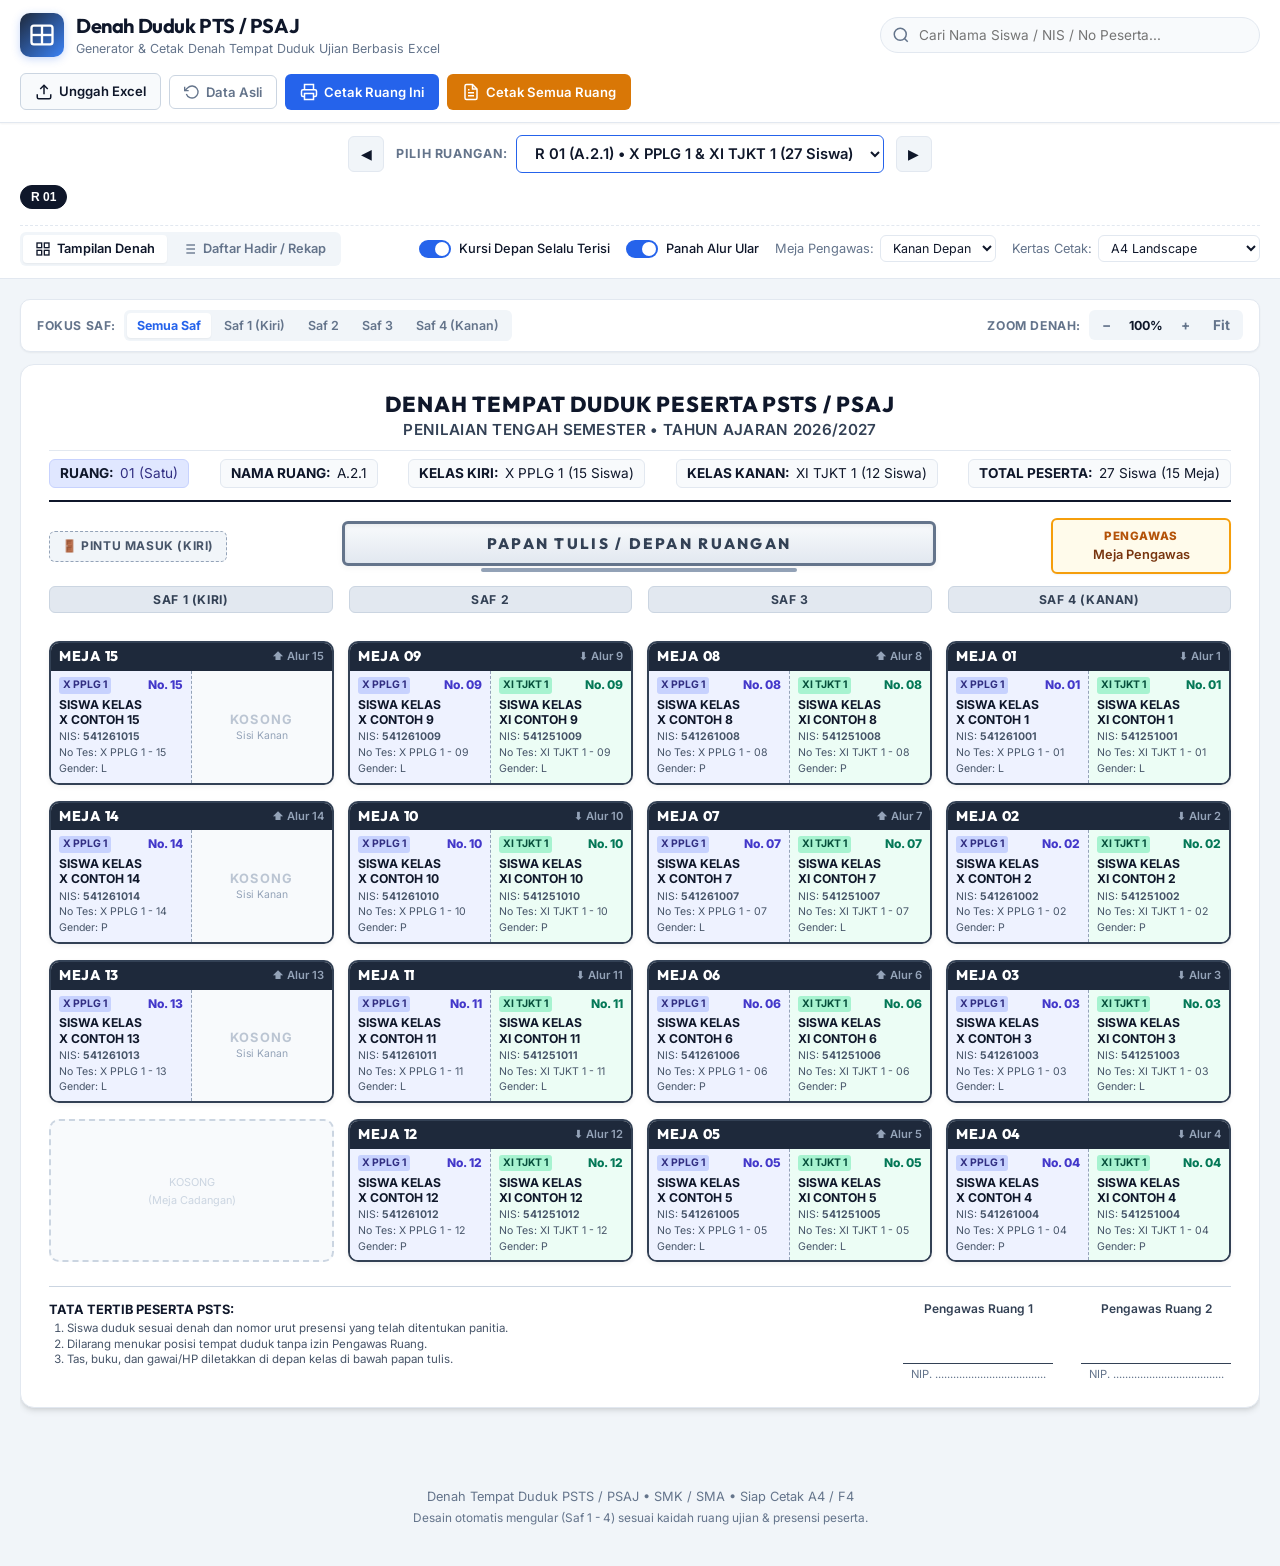
==== index.html @ c16cfcf5 "first commit" ====
<!DOCTYPE html>
<html lang="id">
<head>
  <meta charset="UTF-8">
  <meta name="viewport" content="width=device-width, initial-scale=1.0">
  <title>Generator & Cetak Denah Tempat Duduk PTS / PSAJ</title>
  <meta name="description" content="Aplikasi pembuat dan pencetak denah tempat duduk ujian (PTS/PSAJ) otomatis berbasis data Excel dengan pola saf mengular dan meja ganda.">
  
  <!-- Google Fonts: Inter & Outfit -->
  <link rel="preconnect" href="https://fonts.googleapis.com">
  <link rel="preconnect" href="https://fonts.gstatic.com" crossorigin>
  <link href="https://fonts.googleapis.com/css2?family=Inter:wght@300;400;500;600;700;800&family=Outfit:wght@500;600;700;800&display=swap" rel="stylesheet">
  
  <!-- SheetJS Vendor Library -->
  <script src="vendor/xlsx.full.min.js"></script>
  <!-- Default Data Extracted from Excel -->
  <script src="data-default.js"></script>
  
  <link rel="stylesheet" href="style.css">
</head>
<body>
  <!-- ================= TOP APP BAR (NO-PRINT) ================= -->
  <header class="app-header no-print">
    <div class="header-container">
      <div class="brand-group">
        <div class="brand-icon">
          <svg width="28" height="28" viewBox="0 0 24 24" fill="none" stroke="currentColor" stroke-width="2">
            <rect x="3" y="4" width="18" height="16" rx="2" />
            <line x1="12" y1="4" x2="12" y2="20" />
            <line x1="3" y1="12" x2="21" y2="12" />
          </svg>
        </div>
        <div class="brand-text">
          <h1 class="brand-title">Denah Duduk PTS / PSAJ</h1>
          <p class="brand-subtitle">Generator & Cetak Denah Tempat Duduk Ujian Berbasis Excel</p>
        </div>
      </div>

      <!-- Quick Search Bar -->
      <div class="search-box-wrapper">
        <div class="search-input-group">
          <svg class="search-icon" width="18" height="18" viewBox="0 0 24 24" fill="none" stroke="currentColor" stroke-width="2">
            <circle cx="11" cy="11" r="8" />
            <line x1="21" y1="21" x2="16.65" y2="16.65" />
          </svg>
          <input type="text" id="globalStudentSearch" placeholder="Cari Nama Siswa / NIS / No Peserta..." autocomplete="off">
          <button id="clearSearchBtn" class="clear-search-btn" title="Hapus pencarian" style="display:none;">✕</button>
        </div>
        <!-- Search Results Dropdown -->
        <div id="searchResultsDropdown" class="search-results-dropdown" style="display: none;"></div>
      </div>

      <!-- Header Action Buttons -->
      <div class="header-actions">
        <label class="btn btn-secondary upload-btn" title="Unggah file Excel daftar pembagian ruang">
          <svg width="18" height="18" viewBox="0 0 24 24" fill="none" stroke="currentColor" stroke-width="2">
            <path d="M21 15v4a2 2 0 0 1-2 2H5a2 2 0 0 1-2-2v-4" />
            <polyline points="17 8 12 3 7 8" />
            <line x1="12" y1="3" x2="12" y2="15" />
          </svg>
          <span>Unggah Excel</span>
          <input type="file" id="excelFileInput" accept=".xlsx, .xls" style="display: none;">
        </label>
        
        <button id="btnResetDefault" class="btn btn-outline" title="Kembalikan ke data bawaan 24 Ruangan">
          <svg width="16" height="16" viewBox="0 0 24 24" fill="none" stroke="currentColor" stroke-width="2">
            <polyline points="1 4 1 10 7 10" />
            <path d="M3.51 15a9 9 0 1 0 2.13-9.36L1 10" />
          </svg>
          <span>Data Asli</span>
        </button>

        <button id="btnPrintSingle" class="btn btn-primary" title="Cetak Denah Ruang yang sedang dipilih (A4 / F4)">
          <svg width="18" height="18" viewBox="0 0 24 24" fill="none" stroke="currentColor" stroke-width="2">
            <polyline points="6 9 6 2 18 2 18 9" />
            <path d="M6 18H4a2 2 0 0 1-2-2v-5a2 2 0 0 1 2-2h16a2 2 0 0 1 2 2v5a2 2 0 0 1-2 2h-2" />
            <rect x="6" y="14" width="12" height="8" />
          </svg>
          <span>Cetak Ruang Ini</span>
        </button>

        <button id="btnPrintBatch" class="btn btn-warning" title="Cetak Seluruh Ruangan Sekaligus (Semua 24 Ruang)">
          <svg width="18" height="18" viewBox="0 0 24 24" fill="none" stroke="currentColor" stroke-width="2">
            <path d="M14 2H6a2 2 0 0 0-2 2v16a2 2 0 0 0 2 2h12a2 2 0 0 0 2-2V8z" />
            <polyline points="14 2 14 8 20 8" />
            <line x1="16" y1="13" x2="8" y2="13" />
            <line x1="16" y1="17" x2="8" y2="17" />
            <polyline points="10 9 9 9 8 9" />
          </svg>
          <span>Cetak Semua Ruang</span>
        </button>
      </div>
    </div>
  </header>

  <!-- ================= CONTROL PANEL & ROOM SELECTOR (NO-PRINT) ================= -->
  <section class="control-panel no-print">
    <div class="control-container">
      <!-- Room Navigation Bar -->
      <div class="room-nav-bar">
        <button id="btnPrevRoom" class="room-nav-btn" title="Ruang Sebelumnya">◀</button>
        <div class="room-selector-group">
          <label for="roomSelect" class="room-select-label">PILIH RUANGAN:</label>
          <select id="roomSelect" class="room-select-dropdown"></select>
        </div>
        <button id="btnNextRoom" class="room-nav-btn" title="Ruang Selanjutnya">▶</button>
      </div>

      <!-- Quick Room Pills (Horizontal scroll) -->
      <div id="roomPillsContainer" class="room-pills-scroll"></div>

      <!-- Settings & View Switcher -->
      <div class="settings-toolbar">
        <!-- View Toggle: Denah vs Daftar Hadir -->
        <div class="view-toggle-group">
          <button id="btnViewDenah" class="toggle-btn active">
            <svg width="16" height="16" viewBox="0 0 24 24" fill="none" stroke="currentColor" stroke-width="2">
              <rect x="3" y="3" width="7" height="7" />
              <rect x="14" y="3" width="7" height="7" />
              <rect x="14" y="14" width="7" height="7" />
              <rect x="3" y="14" width="7" height="7" />
            </svg>
            <span>Tampilan Denah</span>
          </button>
          <button id="btnViewTable" class="toggle-btn">
            <svg width="16" height="16" viewBox="0 0 24 24" fill="none" stroke="currentColor" stroke-width="2">
              <line x1="8" y1="6" x2="21" y2="6" />
              <line x1="8" y1="12" x2="21" y2="12" />
              <line x1="8" y1="18" x2="21" y2="18" />
              <line x1="3" y1="6" x2="3.01" y2="6" />
              <line x1="3" y1="12" x2="3.01" y2="12" />
              <line x1="3" y1="18" x2="3.01" y2="18" />
            </svg>
            <span>Daftar Hadir / Rekap</span>
          </button>
        </div>

        <!-- Customization toggles -->
        <div class="custom-toggles">
          <label class="toggle-label" title="Jika diaktifkan, meja paling depan selalu terisi penuh (meja kosong ditaruh di belakang)">
            <input type="checkbox" id="chkFillFront" checked>
            <span class="toggle-switch"></span>
            <span class="toggle-text">Kursi Depan Selalu Terisi</span>
          </label>

          <label class="toggle-label" title="Tampilkan arah panah alur mengular">
            <input type="checkbox" id="chkShowArrows" checked>
            <span class="toggle-switch"></span>
            <span class="toggle-text">Panah Alur Ular</span>
          </label>

          <div class="select-small-group">
            <label for="selSupervisorPos">Meja Pengawas:</label>
            <select id="selSupervisorPos" class="select-sm">
              <option value="right" selected>Kanan Depan</option>
              <option value="left">Kiri Depan</option>
            </select>
          </div>

          <div class="select-small-group">
            <label for="selPaperSize">Kertas Cetak:</label>
            <select id="selPaperSize" class="select-sm">
              <option value="a4-portrait">A4 Portrait</option>
              <option value="a4-landscape" selected>A4 Landscape</option>
              <option value="f4-landscape">F4 / Folio Landscape</option>
            </select>
          </div>
        </div>
      </div>
    </div>
  </section>

  <!-- Notification Banner -->
  <div id="notificationBanner" class="notification-banner no-print" style="display:none;"></div>

  <!-- ================= MAIN CONTENT WRAPPER ================= -->
  <main class="main-content">
    <!-- MOBILE ACTION BAR & SAF FILTER (NO-PRINT) -->
    <div class="mobile-toolbar no-print">
      <div class="mobile-saf-selector">
        <span class="toolbar-label">Fokus Saf:</span>
        <div class="saf-btn-group" id="safBtnGroup">
          <button class="saf-btn active" data-saf="all">Semua Saf</button>
          <button class="saf-btn" data-saf="0">Saf 1 (Kiri)</button>
          <button class="saf-btn" data-saf="1">Saf 2</button>
          <button class="saf-btn" data-saf="2">Saf 3</button>
          <button class="saf-btn" data-saf="3">Saf 4 (Kanan)</button>
        </div>
      </div>

      <div class="zoom-toolbar">
        <span class="toolbar-label">Zoom Denah:</span>
        <div class="zoom-btn-group">
          <button id="btnZoomOut" class="btn-zoom" title="Perkecil">−</button>
          <span id="zoomLabel" class="zoom-label">100%</span>
          <button id="btnZoomIn" class="btn-zoom" title="Perbesar">+</button>
          <button id="btnZoomFit" class="btn-zoom" title="Sesuaikan Layar">Fit</button>
        </div>
      </div>
    </div>

    <!-- Mobile Scroll Hint -->
    <div class="mobile-scroll-hint no-print">
      <svg width="14" height="14" viewBox="0 0 24 24" fill="none" stroke="currentColor" stroke-width="2">
        <polyline points="15 18 9 12 15 6" />
      </svg>
      <span>Geser denah ke samping untuk melihat seluruh 4 Saf, atau pilih tombol Saf di atas</span>
      <svg width="14" height="14" viewBox="0 0 24 24" fill="none" stroke="currentColor" stroke-width="2">
        <polyline points="9 18 15 12 9 6" />
      </svg>
    </div>

    <!-- SINGLE ROOM VIEW CONTAINER DENGAN HORIZONTAL SCROLL VIEWPORT -->
    <div class="room-viewport" id="roomViewport">
      <div id="singleRoomContainer" class="room-sheet-wrapper">
        <!-- RENDERED DINAMIS OLEH JS -->
      </div>
    </div>

    <!-- TABLE / ATTENDANCE VIEW CONTAINER -->
    <div id="tableViewContainer" class="table-view-container no-print" style="display:none;">
      <!-- RENDERED DINAMIS OLEH JS -->
    </div>

    <!-- BATCH PRINT CONTAINER (HANYA DITAMPILKAN KETIKA MODE CETAK SEMUA DIAKTIFKAN) -->
    <div id="batchPrintContainer" class="batch-print-container" style="display:none;">
      <!-- RENDERED DINAMIS OLEH JS UNTUK SELURUH RUANGAN -->
    </div>
  </main>

  <!-- Search Highlight Toast Modal -->
  <div id="searchHighlightToast" class="search-highlight-toast" style="display:none;">
    <div class="toast-content">
      <div class="toast-icon">🎯</div>
      <div class="toast-text">
        <strong id="toastStudentName">-</strong>
        <p id="toastStudentInfo">-</p>
      </div>
      <button id="toastCloseBtn" class="toast-close">✕</button>
    </div>
  </div>

  <!-- Footer (No Print) -->
  <footer class="app-footer no-print">
    <div class="footer-container">
      <p>Denah Tempat Duduk PSTS / PSAJ • SMK / SMA • Siap Cetak A4 / F4</p>
      <p class="footer-note">Desain otomatis mengular (Saf 1 - 4) sesuai kaidah ruang ujian & presensi peserta.</p>
    </div>
  </footer>

  <script src="app.js"></script>
</body>
</html>
---- style.css ----
/* =========================================================
   DENAH TEMPAT DUDUK PTS / PSAJ - STYLESHEET
   Desain Modern, Responsif, Interaktif & Siap Cetak (A4/F4)
   ========================================================= */

:root {
  --font-sans: 'Inter', system-ui, -apple-system, sans-serif;
  --font-display: 'Outfit', var(--font-sans);
  
  /* Color Palette */
  --bg-app: #f1f5f9;
  --bg-card: #ffffff;
  --text-main: #0f172a;
  --text-muted: #64748b;
  --border-light: #e2e8f0;
  --border-dark: #cbd5e1;
  
  --primary: #2563eb;
  --primary-hover: #1d4ed8;
  --primary-light: #eff6ff;
  
  --secondary: #0f172a;
  --secondary-hover: #1e293b;
  
  /* Kelas X (Left) Theme */
  --class-left-bg: #eef2ff;
  --class-left-border: #818cf8;
  --class-left-badge: #4338ca;
  --class-left-text: #1e1b4b;
  
  /* Kelas XI (Right) Theme */
  --class-right-bg: #ecfdf5;
  --class-right-border: #34d399;
  --class-right-badge: #047857;
  --class-right-text: #064e3b;

  /* Empty Seat Theme */
  --seat-empty-bg: #f8fafc;
  --seat-empty-border: #cbd5e1;
  --seat-empty-text: #94a3b8;
  
  --shadow-sm: 0 1px 2px 0 rgb(0 0 0 / 0.05);
  --shadow-md: 0 4px 6px -1px rgb(0 0 0 / 0.1), 0 2px 4px -2px rgb(0 0 0 / 0.1);
  --shadow-lg: 0 10px 15px -3px rgb(0 0 0 / 0.1), 0 4px 6px -4px rgb(0 0 0 / 0.1);
  
  --radius-sm: 6px;
  --radius-md: 10px;
  --radius-lg: 14px;
}

*, *::before, *::after {
  box-sizing: border-box;
  margin: 0;
  padding: 0;
}

body {
  font-family: var(--font-sans);
  background-color: var(--bg-app);
  color: var(--text-main);
  line-height: 1.4;
  -webkit-font-smoothing: antialiased;
  min-height: 100vh;
}

/* ================= HEADER ================= */
.app-header {
  background: #ffffff;
  border-bottom: 1px solid var(--border-light);
  position: sticky;
  top: 0;
  z-index: 100;
  box-shadow: var(--shadow-sm);
}

.header-container {
  max-width: 1440px;
  margin: 0 auto;
  padding: 12px 20px;
  display: flex;
  align-items: center;
  justify-content: space-between;
  gap: 16px;
  flex-wrap: wrap;
}

.brand-group {
  display: flex;
  align-items: center;
  gap: 12px;
}

.brand-icon {
  width: 44px;
  height: 44px;
  background: linear-gradient(135deg, #1e293b, #3b82f6);
  color: #fff;
  display: flex;
  align-items: center;
  justify-content: center;
  border-radius: var(--radius-md);
  box-shadow: 0 2px 8px rgba(37, 99, 235, 0.25);
}

.brand-title {
  font-family: var(--font-display);
  font-size: 1.25rem;
  font-weight: 700;
  color: var(--text-main);
  letter-spacing: -0.02em;
}

.brand-subtitle {
  font-size: 0.78rem;
  color: var(--text-muted);
}

/* Search Box */
.search-box-wrapper {
  position: relative;
  flex: 1;
  max-width: 380px;
  min-width: 240px;
}

.search-input-group {
  position: relative;
  display: flex;
  align-items: center;
}

.search-icon {
  position: absolute;
  left: 12px;
  color: var(--text-muted);
  pointer-events: none;
}

.search-input-group input {
  width: 100%;
  padding: 9px 36px 9px 38px;
  background: #f8fafc;
  border: 1.5px solid var(--border-light);
  border-radius: 9999px;
  font-family: var(--font-sans);
  font-size: 0.85rem;
  color: var(--text-main);
  transition: all 0.2s ease;
}

.search-input-group input:focus {
  outline: none;
  background: #ffffff;
  border-color: var(--primary);
  box-shadow: 0 0 0 3px rgba(37, 99, 235, 0.15);
}

.clear-search-btn {
  position: absolute;
  right: 12px;
  background: none;
  border: none;
  color: var(--text-muted);
  cursor: pointer;
  font-size: 0.9rem;
}

.search-results-dropdown {
  position: absolute;
  top: calc(100% + 6px);
  left: 0;
  right: 0;
  background: #ffffff;
  border: 1px solid var(--border-light);
  border-radius: var(--radius-md);
  box-shadow: var(--shadow-lg);
  max-height: 380px;
  overflow-y: auto;
  z-index: 1000;
}

.search-result-item {
  padding: 10px 14px;
  border-bottom: 1px solid #f1f5f9;
  cursor: pointer;
  display: flex;
  justify-content: space-between;
  align-items: center;
  transition: background 0.15s ease;
}

.search-result-item:hover {
  background: #f8fafc;
}

.search-result-item:last-child {
  border-bottom: none;
}

.search-item-info strong {
  display: block;
  font-size: 0.88rem;
  color: var(--text-main);
}

.search-item-info span {
  font-size: 0.76rem;
  color: var(--text-muted);
}

.search-item-badge {
  font-size: 0.75rem;
  font-weight: 700;
  padding: 4px 8px;
  border-radius: 9999px;
  background: #e0e7ff;
  color: #3730a3;
  white-space: nowrap;
}

/* Header Buttons */
.header-actions {
  display: flex;
  align-items: center;
  gap: 8px;
  flex-wrap: wrap;
}

.btn {
  display: inline-flex;
  align-items: center;
  gap: 6px;
  padding: 8px 14px;
  font-family: var(--font-sans);
  font-size: 0.82rem;
  font-weight: 600;
  border-radius: var(--radius-sm);
  border: 1px solid transparent;
  cursor: pointer;
  transition: all 0.2s ease;
  white-space: nowrap;
}

.btn-primary {
  background: var(--primary);
  color: #ffffff;
}

.btn-primary:hover {
  background: var(--primary-hover);
  box-shadow: 0 2px 6px rgba(37, 99, 235, 0.3);
}

.btn-secondary {
  background: #f8fafc;
  border-color: var(--border-dark);
  color: var(--text-main);
}

.btn-secondary:hover {
  background: #e2e8f0;
}

.btn-outline {
  background: transparent;
  border-color: var(--border-dark);
  color: var(--text-muted);
}

.btn-outline:hover {
  background: #f1f5f9;
  color: var(--text-main);
}

.btn-warning {
  background: #d97706;
  color: #ffffff;
}

.btn-warning:hover {
  background: #b45309;
}

/* ================= CONTROL PANEL ================= */
.control-panel {
  background: #ffffff;
  border-bottom: 1px solid var(--border-light);
  padding: 12px 20px;
}

.control-container {
  max-width: 1440px;
  margin: 0 auto;
  display: flex;
  flex-direction: column;
  gap: 12px;
}

.room-nav-bar {
  display: flex;
  align-items: center;
  justify-content: center;
  gap: 12px;
}

.room-nav-btn {
  background: #f1f5f9;
  border: 1px solid var(--border-light);
  border-radius: var(--radius-sm);
  width: 36px;
  height: 36px;
  display: flex;
  align-items: center;
  justify-content: center;
  cursor: pointer;
  color: var(--text-main);
  font-size: 0.9rem;
  transition: all 0.15s ease;
}

.room-nav-btn:hover {
  background: #e2e8f0;
}

.room-selector-group {
  display: flex;
  align-items: center;
  gap: 8px;
}

.room-select-label {
  font-size: 0.78rem;
  font-weight: 700;
  color: var(--text-muted);
  letter-spacing: 0.05em;
}

.room-select-dropdown {
  padding: 8px 14px;
  font-family: var(--font-sans);
  font-size: 0.92rem;
  font-weight: 600;
  border-radius: var(--radius-sm);
  border: 1.5px solid var(--primary);
  background: #ffffff;
  color: var(--text-main);
  cursor: pointer;
  min-width: 280px;
}

/* Room Pills */
.room-pills-scroll {
  display: flex;
  gap: 6px;
  overflow-x: auto;
  padding-bottom: 4px;
  scrollbar-width: thin;
}

.room-pill {
  padding: 4px 10px;
  background: #f8fafc;
  border: 1px solid var(--border-light);
  border-radius: 9999px;
  font-size: 0.75rem;
  font-weight: 600;
  color: var(--text-muted);
  cursor: pointer;
  white-space: nowrap;
  transition: all 0.15s ease;
}

.room-pill:hover {
  background: #e2e8f0;
  color: var(--text-main);
}

.room-pill.active {
  background: var(--secondary);
  color: #ffffff;
  border-color: var(--secondary);
}

/* Settings Toolbar */
.settings-toolbar {
  display: flex;
  align-items: center;
  justify-content: space-between;
  gap: 16px;
  flex-wrap: wrap;
  padding-top: 6px;
  border-top: 1px dashed var(--border-light);
}

.view-toggle-group {
  display: flex;
  background: #f1f5f9;
  padding: 3px;
  border-radius: var(--radius-sm);
  gap: 2px;
}

.toggle-btn {
  display: inline-flex;
  align-items: center;
  gap: 6px;
  padding: 6px 12px;
  border: none;
  background: transparent;
  font-family: var(--font-sans);
  font-size: 0.8rem;
  font-weight: 600;
  color: var(--text-muted);
  border-radius: calc(var(--radius-sm) - 2px);
  cursor: pointer;
  transition: all 0.15s ease;
}

.toggle-btn.active {
  background: #ffffff;
  color: var(--text-main);
  box-shadow: var(--shadow-sm);
}

.custom-toggles {
  display: flex;
  align-items: center;
  gap: 16px;
  flex-wrap: wrap;
}

.toggle-label {
  display: inline-flex;
  align-items: center;
  gap: 8px;
  font-size: 0.8rem;
  font-weight: 500;
  color: var(--text-main);
  cursor: pointer;
}

.toggle-label input {
  display: none;
}

.toggle-switch {
  width: 32px;
  height: 18px;
  background: #cbd5e1;
  border-radius: 9999px;
  position: relative;
  transition: background 0.2s ease;
}

.toggle-switch::after {
  content: '';
  position: absolute;
  top: 2px;
  left: 2px;
  width: 14px;
  height: 14px;
  background: #ffffff;
  border-radius: 50%;
  transition: transform 0.2s ease;
}

.toggle-label input:checked + .toggle-switch {
  background: var(--primary);
}

.toggle-label input:checked + .toggle-switch::after {
  transform: translateX(14px);
}

.select-small-group {
  display: flex;
  align-items: center;
  gap: 6px;
  font-size: 0.8rem;
  color: var(--text-muted);
}

.select-sm {
  padding: 4px 8px;
  border-radius: var(--radius-sm);
  border: 1px solid var(--border-light);
  font-family: var(--font-sans);
  font-size: 0.78rem;
  background: #ffffff;
  color: var(--text-main);
}

/* Notification Banner */
.notification-banner {
  max-width: 1440px;
  margin: 12px auto 0;
  padding: 10px 16px;
  border-radius: var(--radius-md);
  font-size: 0.84rem;
  font-weight: 500;
}

.notification-banner.info {
  background: #e0f2fe;
  color: #0369a1;
  border: 1px solid #bae6fd;
}

.notification-banner.success {
  background: #dcfce7;
  color: #15803d;
  border: 1px solid #bbf7d0;
}

/* ================= MAIN CONTENT & SHEET CONTAINER ================= */
.main-content {
  max-width: 1440px;
  margin: 20px auto;
  padding: 0 20px;
}

/* Paper Sheet Layout */
.room-sheet {
  background: #ffffff;
  border-radius: var(--radius-lg);
  box-shadow: var(--shadow-md);
  padding: 24px 28px;
  margin-bottom: 24px;
  border: 1px solid var(--border-light);
  position: relative;
}

/* KOP / Exam Header */
.exam-kop {
  text-align: center;
  border-bottom: 2.5px solid #0f172a;
  padding-bottom: 12px;
  margin-bottom: 16px;
  position: relative;
}

.kop-title {
  font-family: var(--font-display);
  font-size: 1.35rem;
  font-weight: 800;
  letter-spacing: 0.04em;
  color: #0f172a;
  text-transform: uppercase;
}

.kop-subtitle {
  font-size: 0.95rem;
  font-weight: 600;
  color: #334155;
  letter-spacing: 0.02em;
}

.kop-meta-bar {
  display: flex;
  justify-content: space-between;
  align-items: center;
  flex-wrap: wrap;
  gap: 12px;
  margin-top: 10px;
  padding-top: 8px;
  border-top: 1px solid #e2e8f0;
  font-size: 0.85rem;
}

.meta-pill {
  display: inline-flex;
  align-items: center;
  gap: 6px;
  background: #f8fafc;
  padding: 4px 10px;
  border-radius: var(--radius-sm);
  border: 1px solid var(--border-light);
}

.meta-pill strong {
  color: #0f172a;
}

.meta-pill.highlight {
  background: #e0e7ff;
  border-color: #c7d2fe;
  color: #312e81;
}

/* ================= CLASSROOM FRONT AREA ================= */
.classroom-front {
  margin-bottom: 20px;
  display: flex;
  flex-direction: column;
  gap: 12px;
}

.front-stage-bar {
  display: flex;
  justify-content: space-between;
  align-items: center;
  gap: 16px;
}

/* Whiteboard */
.whiteboard-container {
  flex: 1;
  display: flex;
  flex-direction: column;
  align-items: center;
}

.whiteboard {
  width: 75%;
  max-width: 640px;
  background: linear-gradient(180deg, #f8fafc 0%, #e2e8f0 100%);
  border: 3px solid #64748b;
  border-radius: var(--radius-sm);
  padding: 8px 16px;
  text-align: center;
  box-shadow: inset 0 2px 4px rgba(0,0,0,0.06), 0 2px 6px rgba(0,0,0,0.05);
  position: relative;
}

.whiteboard-title {
  font-family: var(--font-display);
  font-size: 0.95rem;
  font-weight: 800;
  letter-spacing: 0.15em;
  color: #334155;
  text-transform: uppercase;
}

.whiteboard-marker-tray {
  width: 40%;
  height: 4px;
  background: #94a3b8;
  margin-top: 2px;
  border-radius: 2px;
}

/* Supervisor Desk */
.supervisor-desk {
  background: #fffbeb;
  border: 2px solid #f59e0b;
  border-radius: var(--radius-sm);
  padding: 8px 14px;
  display: flex;
  flex-direction: column;
  align-items: center;
  gap: 2px;
  box-shadow: var(--shadow-sm);
  min-width: 180px;
}

.supervisor-badge {
  font-size: 0.72rem;
  font-weight: 800;
  color: #b45309;
  letter-spacing: 0.05em;
  text-transform: uppercase;
}

.supervisor-text {
  font-size: 0.8rem;
  font-weight: 600;
  color: #78350f;
}

/* Door */
.room-door {
  display: inline-flex;
  align-items: center;
  gap: 6px;
  padding: 6px 12px;
  background: #f1f5f9;
  border: 1.5px dashed #94a3b8;
  border-radius: var(--radius-sm);
  font-size: 0.75rem;
  font-weight: 700;
  color: #475569;
  text-transform: uppercase;
  letter-spacing: 0.05em;
}

/* Saf / Lajur Header */
.saf-header-row {
  display: grid;
  grid-template-columns: repeat(4, 1fr);
  gap: 16px;
  margin-bottom: 8px;
  text-align: center;
}

.saf-badge {
  background: #e2e8f0;
  border: 1px solid #cbd5e1;
  padding: 4px 8px;
  border-radius: var(--radius-sm);
  font-size: 0.76rem;
  font-weight: 700;
  color: #334155;
  letter-spacing: 0.05em;
}

/* ================= SEATING GRID ================= */
.desks-grid {
  display: grid;
  grid-template-columns: repeat(4, 1fr);
  gap: 16px 14px;
  margin-bottom: 24px;
  position: relative;
}

/* Single Desk Unit (Meja Ganda) */
.desk-card {
  background: #ffffff;
  border: 2px solid #334155;
  border-radius: var(--radius-md);
  box-shadow: 0 2px 5px rgba(0,0,0,0.06);
  display: flex;
  flex-direction: column;
  overflow: hidden;
  position: relative;
  transition: transform 0.15s ease, box-shadow 0.15s ease;
}

.desk-card:hover {
  transform: translateY(-2px);
  box-shadow: var(--shadow-md);
}

/* Active Highlight when Searched */
.desk-card.searched-active {
  animation: pulseGlow 1.5s infinite;
  border-color: #f59e0b !important;
  z-index: 10;
}

@keyframes pulseGlow {
  0% {
    box-shadow: 0 0 0 0 rgba(245, 158, 11, 0.7);
  }
  70% {
    box-shadow: 0 0 0 10px rgba(245, 158, 11, 0);
  }
  100% {
    box-shadow: 0 0 0 0 rgba(245, 158, 11, 0);
  }
}

/* Desk Card Header */
.desk-card-header {
  background: #1e293b;
  color: #ffffff;
  padding: 4px 8px;
  display: flex;
  justify-content: space-between;
  align-items: center;
}

.desk-number {
  font-family: var(--font-display);
  font-size: 0.88rem;
  font-weight: 800;
  letter-spacing: 0.05em;
}

.desk-flow-indicator {
  font-size: 0.7rem;
  font-weight: 600;
  color: #94a3b8;
  display: flex;
  align-items: center;
  gap: 3px;
}

/* Split Seats Area */
.desk-seats-row {
  display: grid;
  grid-template-columns: 1fr 1fr;
  min-height: 86px;
}

.seat-side {
  padding: 6px 8px;
  display: flex;
  flex-direction: column;
  justify-content: space-between;
  font-size: 0.75rem;
  position: relative;
}

.seat-side.left-seat {
  background: var(--class-left-bg);
  border-right: 1.5px dashed #94a3b8;
}

.seat-side.right-seat {
  background: var(--class-right-bg);
}

.seat-side.empty-seat {
  background: var(--seat-empty-bg) !important;
  border-color: var(--seat-empty-border) !important;
  display: flex;
  flex-direction: column;
  align-items: center;
  justify-content: center;
  color: var(--seat-empty-text);
}

.seat-empty-watermark {
  font-weight: 700;
  letter-spacing: 0.1em;
  font-size: 0.8rem;
  opacity: 0.6;
}

/* Seat Header */
.seat-badge-row {
  display: flex;
  justify-content: space-between;
  align-items: center;
  margin-bottom: 2px;
}

.seat-class-tag {
  font-size: 0.65rem;
  font-weight: 700;
  text-transform: uppercase;
  padding: 1px 4px;
  border-radius: 3px;
}

.left-seat .seat-class-tag {
  background: #c7d2fe;
  color: #312e81;
}

.right-seat .seat-class-tag {
  background: #a7f3d0;
  color: #064e3b;
}

.seat-no-urut {
  font-weight: 800;
  font-size: 0.75rem;
}

.left-seat .seat-no-urut { color: var(--class-left-badge); }
.right-seat .seat-no-urut { color: var(--class-right-badge); }

/* Student Name */
.student-name {
  font-size: 0.76rem;
  font-weight: 700;
  color: #0f172a;
  line-height: 1.25;
  margin: 3px 0;
  word-break: break-word;
  display: -webkit-box;
  -webkit-line-clamp: 2;
  -webkit-box-orient: vertical;
  overflow: hidden;
  text-overflow: ellipsis;
  text-wrap: balance;
}

/* Student Sub info */
.student-details {
  font-size: 0.66rem;
  color: #475569;
  display: flex;
  flex-direction: column;
  gap: 1px;
}

.student-meta-item {
  white-space: nowrap;
  overflow: hidden;
  text-overflow: ellipsis;
}

/* Searched seat highlight */
.seat-side.highlight-target {
  background: #fef08a !important;
  box-shadow: inset 0 0 0 2px #ca8a04;
}

/* Empty Desk Cell (Placeholder) */
.empty-desk-card {
  border: 2px dashed #cbd5e1;
  background: #f8fafc;
  border-radius: var(--radius-md);
  display: flex;
  flex-direction: column;
  align-items: center;
  justify-content: center;
  min-height: 110px;
  color: #94a3b8;
  font-size: 0.78rem;
  font-weight: 600;
  text-align: center;
  padding: 8px;
}

.empty-desk-card span {
  font-size: 0.68rem;
  font-weight: 400;
  color: #cbd5e1;
  margin-top: 2px;
}

/* ================= SIGNATURE & FOOTER FOR EXAM ================= */
.exam-signature-area {
  margin-top: 16px;
  padding-top: 14px;
  border-top: 1.5px solid #cbd5e1;
  display: flex;
  justify-content: space-between;
  align-items: flex-start;
  font-size: 0.8rem;
}

.exam-rules-note {
  max-width: 55%;
  color: #475569;
}

.exam-rules-note strong {
  color: #0f172a;
  display: block;
  margin-bottom: 2px;
}

.exam-rules-note ol {
  padding-left: 18px;
  font-size: 0.72rem;
  line-height: 1.35;
}

.signature-boxes {
  display: flex;
  gap: 28px;
  text-align: center;
}

.sig-col {
  width: 150px;
  font-size: 0.75rem;
}

.sig-title {
  font-weight: 600;
  color: #334155;
  margin-bottom: 45px;
}

.sig-line {
  border-bottom: 1px solid #334155;
  margin-bottom: 3px;
}

.sig-nip {
  font-size: 0.7rem;
  color: #64748b;
}

/* ================= TABLE / ATTENDANCE VIEW ================= */
.table-view-card {
  background: #ffffff;
  border-radius: var(--radius-lg);
  box-shadow: var(--shadow-md);
  padding: 24px;
  border: 1px solid var(--border-light);
}

.table-header-title {
  display: flex;
  justify-content: space-between;
  align-items: center;
  margin-bottom: 16px;
  flex-wrap: wrap;
  gap: 10px;
}

.table-header-title h2 {
  font-family: var(--font-display);
  font-size: 1.25rem;
  font-weight: 700;
}

.attendance-table {
  width: 100%;
  border-collapse: collapse;
  font-size: 0.82rem;
}

.attendance-table th, .attendance-table td {
  padding: 8px 10px;
  border: 1px solid #e2e8f0;
  text-align: left;
}

.attendance-table th {
  background: #f8fafc;
  font-weight: 700;
  color: #334155;
}

.attendance-table tbody tr:hover {
  background: #f1f5f9;
}

.badge-tag {
  display: inline-block;
  padding: 2px 6px;
  border-radius: 4px;
  font-size: 0.7rem;
  font-weight: 700;
}

.badge-blue { background: #dbeafe; color: #1e40af; }
.badge-green { background: #d1fae5; color: #065f46; }

/* Toast */
.search-highlight-toast {
  position: fixed;
  bottom: 24px;
  right: 24px;
  background: #1e293b;
  color: #ffffff;
  border-radius: var(--radius-md);
  box-shadow: var(--shadow-lg);
  padding: 12px 16px;
  z-index: 10000;
  animation: slideInUp 0.3s ease;
}

.toast-content {
  display: flex;
  align-items: center;
  gap: 12px;
}

.toast-icon {
  font-size: 1.4rem;
}

.toast-text strong {
  display: block;
  font-size: 0.88rem;
  color: #fef08a;
}

.toast-text p {
  font-size: 0.78rem;
  color: #cbd5e1;
}

.toast-close {
  background: none;
  border: none;
  color: #94a3b8;
  cursor: pointer;
  font-size: 1rem;
  margin-left: 8px;
}

@keyframes slideInUp {
  from { transform: translateY(20px); opacity: 0; }
  to { transform: translateY(0); opacity: 1; }
}

/* App Footer */
.app-footer {
  text-align: center;
  padding: 24px 20px 40px;
  font-size: 0.8rem;
  color: var(--text-muted);
}

.footer-note {
  font-size: 0.74rem;
  margin-top: 4px;
}

/* =========================================================
   PRINT STYLES (@media print)
   Khusus untuk pencetakan presisi 1 Halaman A4/F4
   ========================================================= */
@media print {
  /* Hide all non-printable UI */
  .no-print,
  .app-header,
  .control-panel,
  .app-footer,
  .search-highlight-toast,
  .notification-banner,
  .table-view-container {
    display: none !important;
  }

  body {
    background: #ffffff !important;
    color: #000000 !important;
    margin: 0 !important;
    padding: 0 !important;
    font-size: 9pt !important;
  }

  .main-content {
    max-width: 100% !important;
    margin: 0 !important;
    padding: 0 !important;
  }

  .room-sheet {
    box-shadow: none !important;
    border: none !important;
    border-radius: 0 !important;
    padding: 2mm 6mm !important;
    margin: 0 !important;
    width: 100% !important;
    page-break-after: always;
    break-after: page;
  }

  .room-sheet:last-child {
    page-break-after: auto;
    break-after: auto;
  }

  .exam-kop {
    padding-bottom: 6px !important;
    margin-bottom: 8px !important;
    border-bottom: 2px solid #000000 !important;
  }

  .kop-title {
    font-size: 13pt !important;
    color: #000000 !important;
  }

  .kop-subtitle {
    font-size: 9.5pt !important;
    color: #222222 !important;
  }

  .kop-meta-bar {
    font-size: 8.5pt !important;
    margin-top: 4px !important;
    padding-top: 4px !important;
    border-top: 1px solid #666666 !important;
  }

  .meta-pill {
    background: #ffffff !important;
    border: 1px solid #000000 !important;
    padding: 2px 6px !important;
  }

  .classroom-front {
    margin-bottom: 8px !important;
    gap: 6px !important;
  }

  .whiteboard {
    background: #ffffff !important;
    border: 2px solid #000000 !important;
    padding: 4px 8px !important;
    box-shadow: none !important;
  }

  .whiteboard-title {
    font-size: 8.5pt !important;
    color: #000000 !important;
  }

  .supervisor-desk {
    background: #ffffff !important;
    border: 2px solid #000000 !important;
    box-shadow: none !important;
    padding: 4px 8px !important;
  }

  .supervisor-badge {
    color: #000000 !important;
    font-size: 7.5pt !important;
  }

  .supervisor-text {
    color: #000000 !important;
    font-size: 8pt !important;
  }

  .room-door {
    border: 1.5px dashed #000000 !important;
    background: #ffffff !important;
    color: #000000 !important;
    font-size: 7.5pt !important;
  }

  .saf-badge {
    background: #ffffff !important;
    border: 1px solid #000000 !important;
    color: #000000 !important;
    font-size: 7.5pt !important;
    padding: 2px 4px !important;
  }

  .desks-grid {
    gap: 8px 10px !important;
    margin-bottom: 10px !important;
  }

  .desk-card {
    border: 1.5px solid #000000 !important;
    box-shadow: none !important;
    page-break-inside: avoid;
    break-inside: avoid;
  }

  .desk-card-header {
    background: #000000 !important;
    color: #ffffff !important;
    padding: 2px 6px !important;
    -webkit-print-color-adjust: exact;
    print-color-adjust: exact;
  }

  .desk-number {
    font-size: 8.5pt !important;
  }

  .desk-flow-indicator {
    color: #dddddd !important;
    font-size: 7pt !important;
  }

  .desk-seats-row {
    min-height: 64px !important;
  }

  .seat-side {
    padding: 4px 5px !important;
  }

  .seat-side.left-seat {
    background: #f8fafc !important;
    border-right: 1px dashed #000000 !important;
    -webkit-print-color-adjust: exact;
    print-color-adjust: exact;
  }

  .seat-side.right-seat {
    background: #ffffff !important;
    -webkit-print-color-adjust: exact;
    print-color-adjust: exact;
  }

  .seat-class-tag {
    border: 1px solid #000000 !important;
    background: #ffffff !important;
    color: #000000 !important;
    font-size: 6.5pt !important;
  }

  .student-name {
    font-size: 7.5pt !important;
    color: #000000 !important;
    margin: 1px 0 !important;
    font-weight: 700 !important;
    line-height: 1.2 !important;
  }

  .student-details {
    font-size: 6.5pt !important;
    color: #222222 !important;
  }

  .empty-desk-card {
    border: 1px dashed #999999 !important;
    background: #ffffff !important;
    min-height: 70px !important;
    color: #666666 !important;
  }

  .exam-signature-area {
    margin-top: 8px !important;
    padding-top: 6px !important;
    border-top: 1px solid #000000 !important;
    page-break-inside: avoid;
    break-inside: avoid;
  }

  .exam-rules-note ol {
    font-size: 6.5pt !important;
    line-height: 1.2 !important;
  }

  .sig-title {
    margin-bottom: 35px !important;
  }
}

/* Page orientation classes */
@page {
  size: A4 landscape;
  margin: 6mm 8mm;
}

body.print-portrait @page {
  size: A4 portrait;
  margin: 6mm 6mm;
}

body.print-f4 @page {
  size: 215mm 330mm landscape;
  margin: 6mm 8mm;
}

/* =========================================================
   MOBILE RESPONSIVE & ADAPTIVE STYLES
   ========================================================= */

/* Room Viewport for Zoom & Horizontal Scrolling */
.room-viewport {
  width: 100%;
  overflow-x: auto;
  -webkit-overflow-scrolling: touch;
  padding-bottom: 12px;
}

.room-sheet-wrapper {
  transform-origin: top left;
  transition: transform 0.2s ease;
  width: 100%;
}

/* Mobile Toolbar */
.mobile-toolbar {
  display: flex;
  justify-content: space-between;
  align-items: center;
  gap: 12px;
  background: #ffffff;
  padding: 10px 16px;
  border-radius: var(--radius-md);
  border: 1px solid var(--border-light);
  margin-bottom: 12px;
  box-shadow: var(--shadow-sm);
  flex-wrap: wrap;
}

.toolbar-label {
  font-size: 0.76rem;
  font-weight: 700;
  color: var(--text-muted);
  text-transform: uppercase;
  letter-spacing: 0.05em;
  white-space: nowrap;
}

.mobile-saf-selector, .zoom-toolbar {
  display: flex;
  align-items: center;
  gap: 8px;
  flex-wrap: wrap;
}

.saf-btn-group, .zoom-btn-group {
  display: flex;
  background: #f1f5f9;
  padding: 3px;
  border-radius: var(--radius-sm);
  gap: 3px;
}

.saf-btn, .btn-zoom {
  border: none;
  background: transparent;
  padding: 5px 10px;
  font-family: var(--font-sans);
  font-size: 0.78rem;
  font-weight: 600;
  color: var(--text-muted);
  border-radius: calc(var(--radius-sm) - 2px);
  cursor: pointer;
  transition: all 0.15s ease;
  white-space: nowrap;
}

.saf-btn.active {
  background: #ffffff;
  color: var(--primary);
  box-shadow: var(--shadow-sm);
  font-weight: 700;
}

.btn-zoom {
  padding: 4px 10px;
  font-size: 0.85rem;
  font-weight: 700;
}

.btn-zoom:hover {
  background: #e2e8f0;
  color: var(--text-main);
}

.zoom-label {
  font-size: 0.78rem;
  font-weight: 700;
  color: var(--text-main);
  padding: 0 4px;
  min-width: 44px;
  text-align: center;
  display: inline-flex;
  align-items: center;
  justify-content: center;
}

/* Mobile Scroll Hint */
.mobile-scroll-hint {
  display: none;
  align-items: center;
  justify-content: center;
  gap: 8px;
  padding: 8px 12px;
  background: #eff6ff;
  border: 1px dashed #93c5fd;
  border-radius: var(--radius-sm);
  color: #1d4ed8;
  font-size: 0.78rem;
  font-weight: 500;
  margin-bottom: 12px;
  text-align: center;
}

/* Single Saf Focus Mode */
.desks-grid.saf-focus-active {
  grid-template-columns: 1fr !important;
  max-width: 520px;
  margin: 0 auto 24px auto;
}

.desks-grid.saf-focus-active .desk-card {
  min-height: auto;
}

.desks-grid.saf-focus-active .desk-seats-row {
  min-height: 90px;
}

.desks-grid.saf-focus-active .student-name {
  font-size: 0.88rem !important;
  -webkit-line-clamp: 3;
}

/* TABLET & MOBILE MEDIA QUERIES */
@media screen and (max-width: 992px) {
  .room-sheet:not(.room-sheet-saf-focused) {
    min-width: 780px;
  }

  .mobile-scroll-hint {
    display: flex;
  }
}

@media screen and (max-width: 768px) {
  .header-container {
    padding: 10px 14px;
    flex-direction: column;
    align-items: stretch;
    gap: 10px;
  }

  .brand-group {
    justify-content: center;
  }

  .search-box-wrapper {
    max-width: 100%;
    min-width: 100%;
  }

  .header-actions {
    display: grid;
    grid-template-columns: repeat(2, 1fr);
    gap: 6px;
    width: 100%;
  }

  .header-actions .btn {
    justify-content: center;
    padding: 8px 10px;
    font-size: 0.78rem;
  }

  .control-panel {
    padding: 10px 14px;
  }

  .room-nav-bar {
    width: 100%;
    display: flex;
  }

  .room-selector-group {
    flex: 1;
  }

  .room-select-dropdown {
    width: 100%;
    min-width: 0;
    font-size: 0.85rem;
  }

  .settings-toolbar {
    flex-direction: column;
    align-items: stretch;
    gap: 12px;
  }

  .view-toggle-group {
    width: 100%;
  }

  .toggle-btn {
    flex: 1;
    justify-content: center;
  }

  .custom-toggles {
    display: grid;
    grid-template-columns: 1fr 1fr;
    gap: 10px 14px;
  }

  .main-content {
    padding: 0 12px;
    margin: 14px auto;
  }

  .search-highlight-toast {
    left: 12px;
    right: 12px;
    bottom: 12px;
  }

  .table-view-card {
    padding: 14px;
    overflow-x: auto;
  }

  .attendance-table {
    min-width: 650px;
  }
}

@media screen and (max-width: 480px) {
  .custom-toggles {
    grid-template-columns: 1fr;
  }

  .mobile-toolbar {
    flex-direction: column;
    align-items: stretch;
  }

  .mobile-saf-selector, .zoom-toolbar {
    justify-content: space-between;
  }

  .saf-btn-group {
    overflow-x: auto;
  }

  .saf-btn {
    padding: 5px 8px;
    font-size: 0.72rem;
  }

  .kop-title {
    font-size: 1.12rem;
  }

  .kop-meta-bar {
    flex-direction: column;
    align-items: stretch;
    gap: 6px;
  }

  .meta-pill {
    width: 100%;
    justify-content: space-between;
  }

  .whiteboard {
    width: 90%;
  }
}
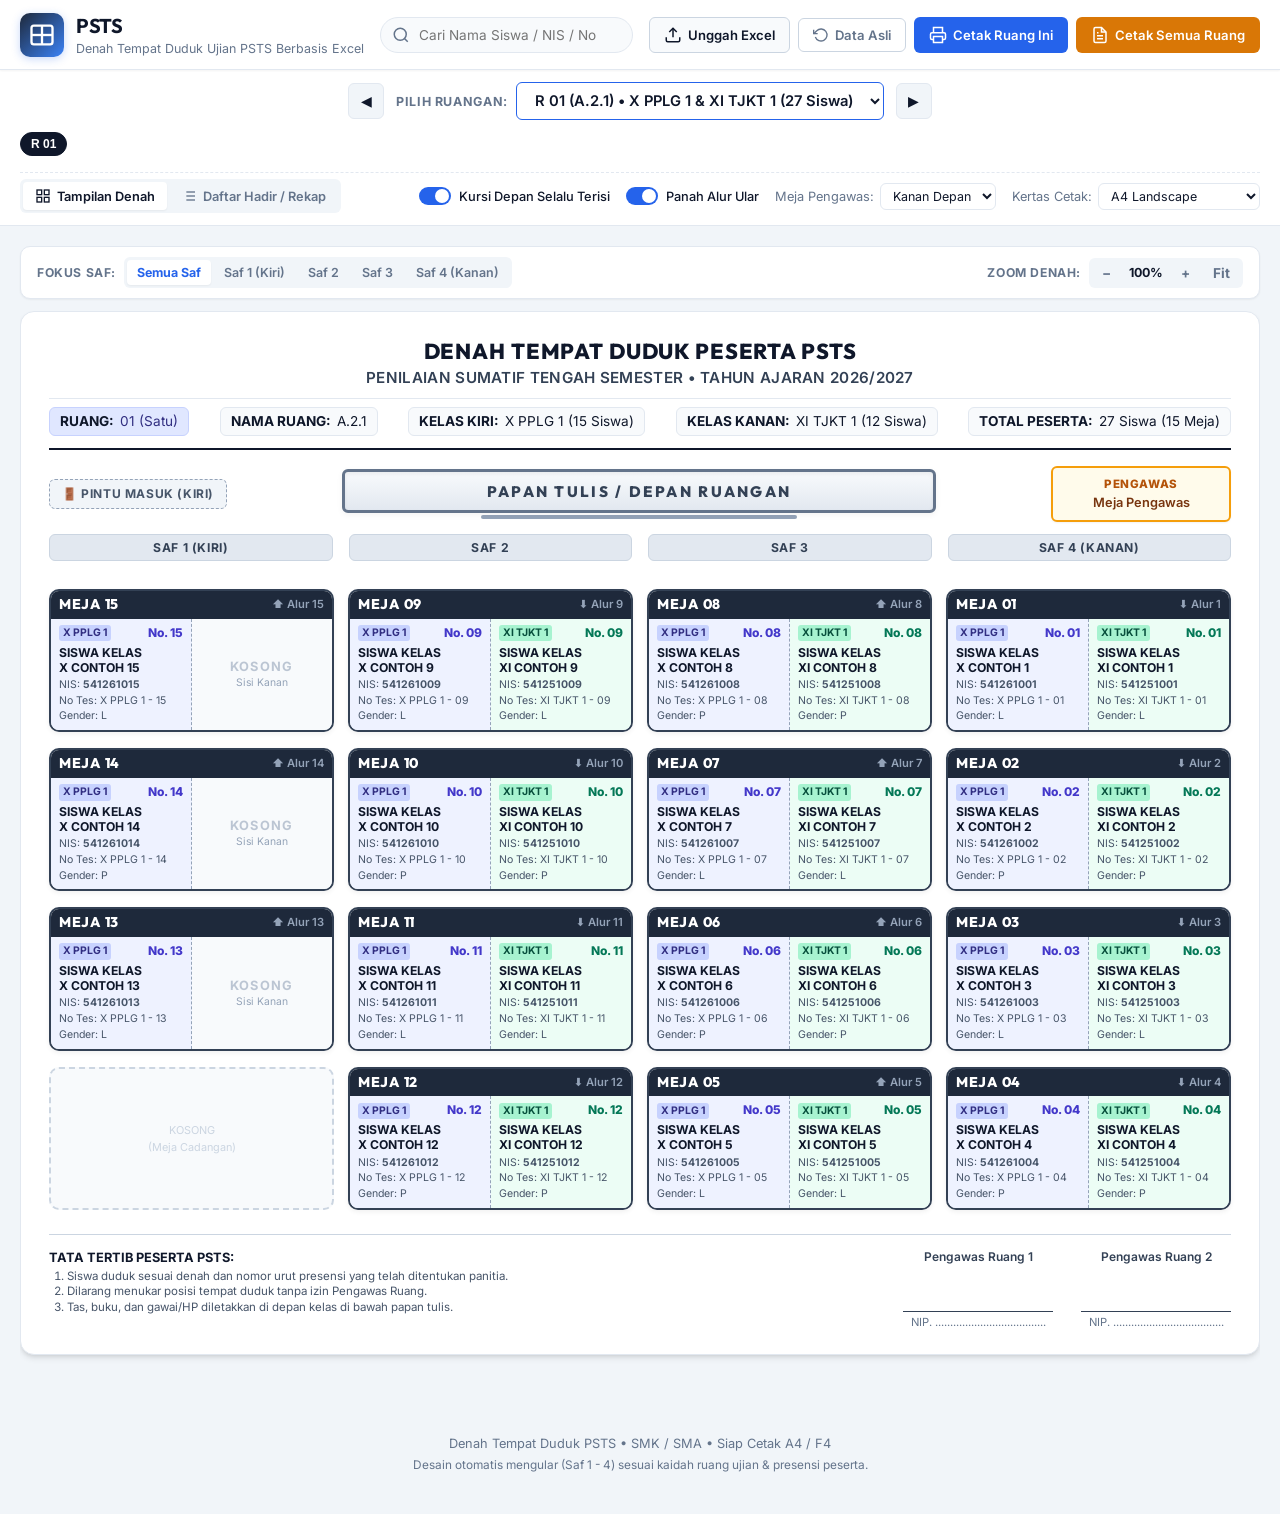
==== commit bb6b84b1: "refactor: update application branding and headers from PTS/PSAJ to PSTS" ====
--- a/index.html
+++ b/index.html
@@ -1,23 +1,28 @@
 <!DOCTYPE html>
 <html lang="id">
+
 <head>
   <meta charset="UTF-8">
   <meta name="viewport" content="width=device-width, initial-scale=1.0">
-  <title>Generator & Cetak Denah Tempat Duduk PTS / PSAJ</title>
-  <meta name="description" content="Aplikasi pembuat dan pencetak denah tempat duduk ujian (PTS/PSAJ) otomatis berbasis data Excel dengan pola saf mengular dan meja ganda.">
-  
+  <title>PSTS</title>
+  <meta name="description"
+    content="Aplikasi cetak denah tempat duduk ujian PSTS otomatis berbasis data Excel dengan pola saf mengular dan meja ganda.">
+
   <!-- Google Fonts: Inter & Outfit -->
   <link rel="preconnect" href="https://fonts.googleapis.com">
   <link rel="preconnect" href="https://fonts.gstatic.com" crossorigin>
-  <link href="https://fonts.googleapis.com/css2?family=Inter:wght@300;400;500;600;700;800&family=Outfit:wght@500;600;700;800&display=swap" rel="stylesheet">
-  
+  <link
+    href="https://fonts.googleapis.com/css2?family=Inter:wght@300;400;500;600;700;800&family=Outfit:wght@500;600;700;800&display=swap"
+    rel="stylesheet">
+
   <!-- SheetJS Vendor Library -->
   <script src="vendor/xlsx.full.min.js"></script>
   <!-- Default Data Extracted from Excel -->
   <script src="data-default.js"></script>
-  
+
   <link rel="stylesheet" href="style.css">
 </head>
+
 <body>
   <!-- ================= TOP APP BAR (NO-PRINT) ================= -->
   <header class="app-header no-print">
@@ -31,19 +36,21 @@
           </svg>
         </div>
         <div class="brand-text">
-          <h1 class="brand-title">Denah Duduk PTS / PSAJ</h1>
-          <p class="brand-subtitle">Generator & Cetak Denah Tempat Duduk Ujian Berbasis Excel</p>
+          <h1 class="brand-title">PSTS</h1>
+          <p class="brand-subtitle">Denah Tempat Duduk Ujian PSTS Berbasis Excel</p>
         </div>
       </div>
 
       <!-- Quick Search Bar -->
       <div class="search-box-wrapper">
         <div class="search-input-group">
-          <svg class="search-icon" width="18" height="18" viewBox="0 0 24 24" fill="none" stroke="currentColor" stroke-width="2">
+          <svg class="search-icon" width="18" height="18" viewBox="0 0 24 24" fill="none" stroke="currentColor"
+            stroke-width="2">
             <circle cx="11" cy="11" r="8" />
             <line x1="21" y1="21" x2="16.65" y2="16.65" />
           </svg>
-          <input type="text" id="globalStudentSearch" placeholder="Cari Nama Siswa / NIS / No Peserta..." autocomplete="off">
+          <input type="text" id="globalStudentSearch" placeholder="Cari Nama Siswa / NIS / No Peserta..."
+            autocomplete="off">
           <button id="clearSearchBtn" class="clear-search-btn" title="Hapus pencarian" style="display:none;">✕</button>
         </div>
         <!-- Search Results Dropdown -->
@@ -61,7 +68,7 @@
           <span>Unggah Excel</span>
           <input type="file" id="excelFileInput" accept=".xlsx, .xls" style="display: none;">
         </label>
-        
+
         <button id="btnResetDefault" class="btn btn-outline" title="Kembalikan ke data bawaan 24 Ruangan">
           <svg width="16" height="16" viewBox="0 0 24 24" fill="none" stroke="currentColor" stroke-width="2">
             <polyline points="1 4 1 10 7 10" />
@@ -137,7 +144,8 @@
 
         <!-- Customization toggles -->
         <div class="custom-toggles">
-          <label class="toggle-label" title="Jika diaktifkan, meja paling depan selalu terisi penuh (meja kosong ditaruh di belakang)">
+          <label class="toggle-label"
+            title="Jika diaktifkan, meja paling depan selalu terisi penuh (meja kosong ditaruh di belakang)">
             <input type="checkbox" id="chkFillFront" checked>
             <span class="toggle-switch"></span>
             <span class="toggle-text">Kursi Depan Selalu Terisi</span>
@@ -243,11 +251,12 @@
   <!-- Footer (No Print) -->
   <footer class="app-footer no-print">
     <div class="footer-container">
-      <p>Denah Tempat Duduk PSTS / PSAJ • SMK / SMA • Siap Cetak A4 / F4</p>
+      <p>Denah Tempat Duduk PSTS • SMK / SMA • Siap Cetak A4 / F4</p>
       <p class="footer-note">Desain otomatis mengular (Saf 1 - 4) sesuai kaidah ruang ujian & presensi peserta.</p>
     </div>
   </footer>
 
   <script src="app.js"></script>
 </body>
-</html>
+
+</html>
--- a/style.css
+++ b/style.css
@@ -1,5 +1,5 @@
 /* =========================================================
-   DENAH TEMPAT DUDUK PTS / PSAJ - STYLESHEET
+   DENAH TEMPAT DUDUK PSTS - STYLESHEET
    Desain Modern, Responsif, Interaktif & Siap Cetak (A4/F4)
    ========================================================= */
 
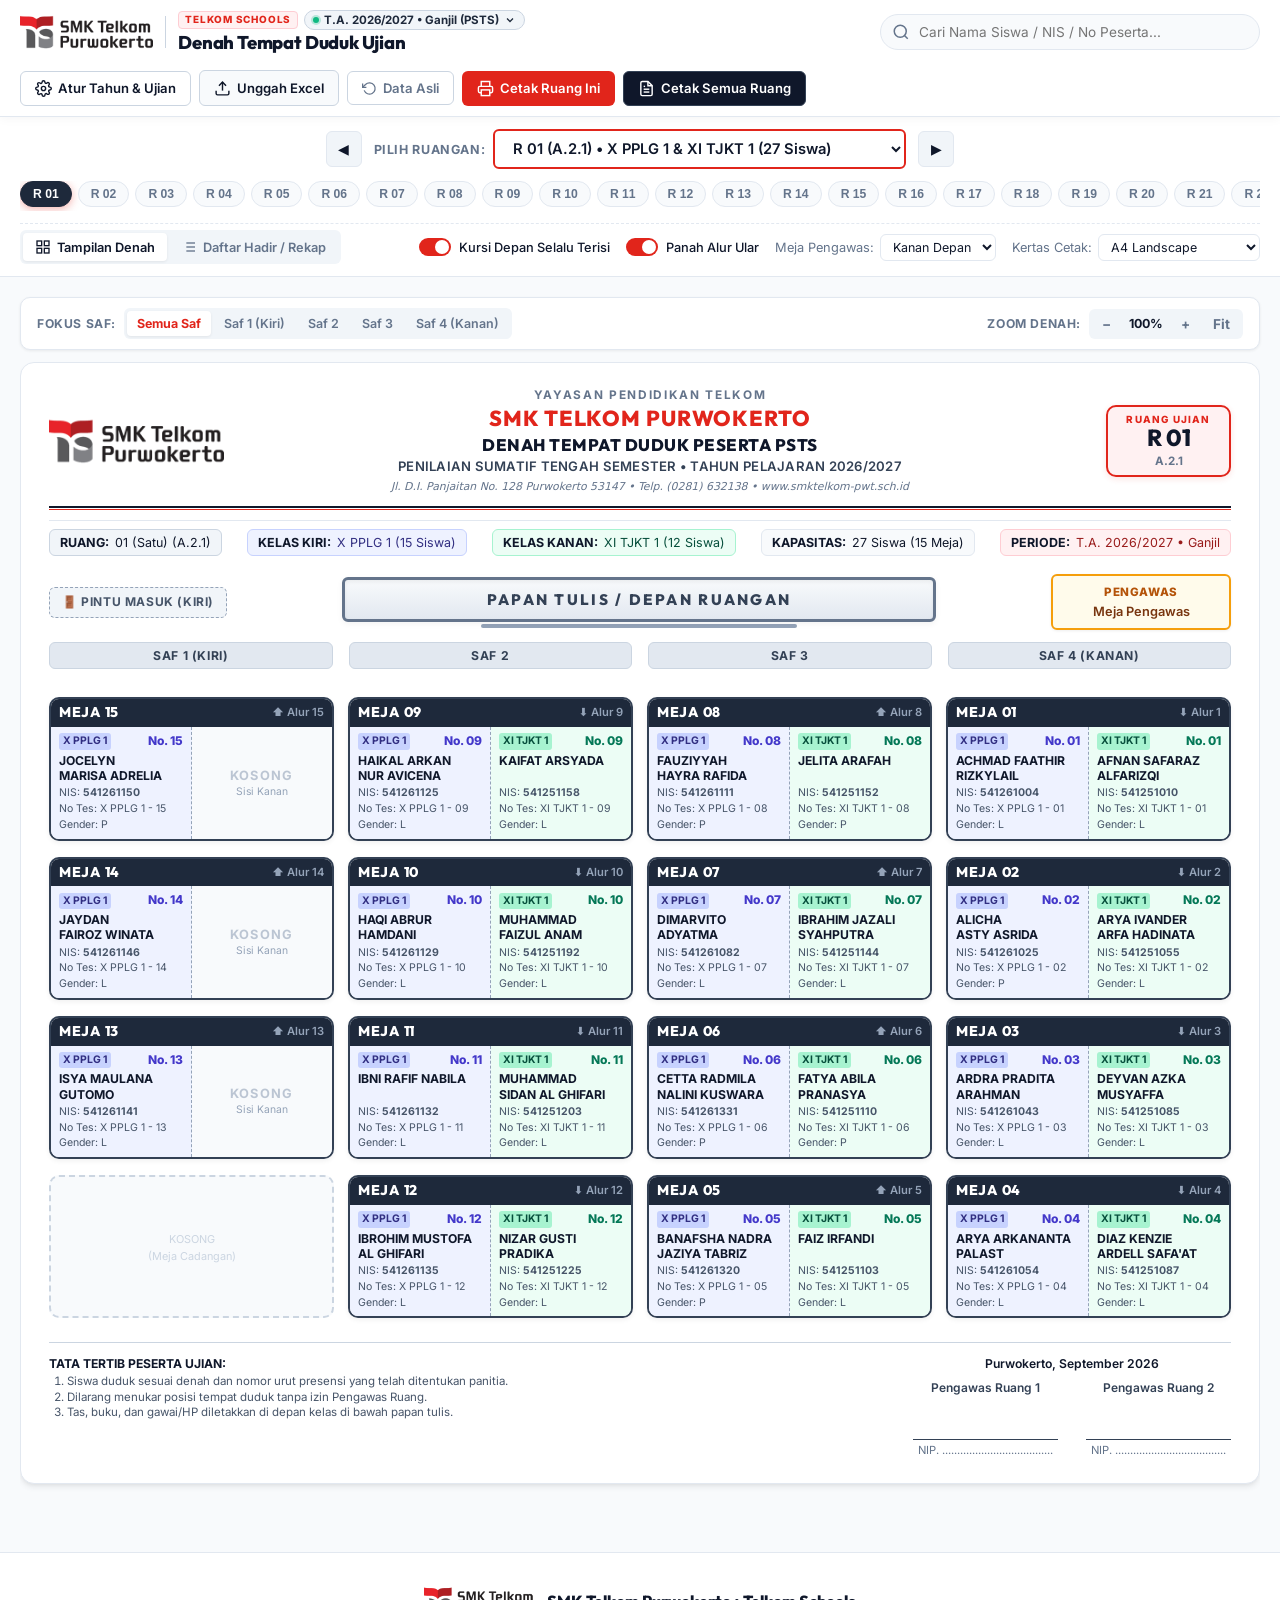
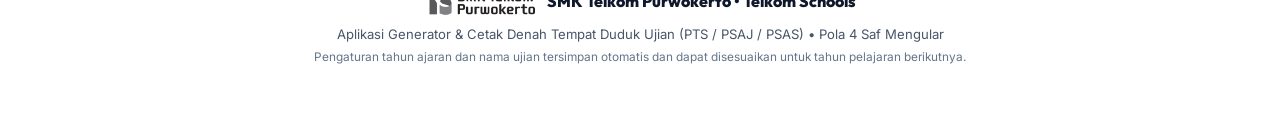
==== commit bdb5fa45: "Refactor code structure for improved readability and maintainability" ====
--- a/index.html
+++ b/index.html
@@ -1,56 +1,53 @@
 <!DOCTYPE html>
 <html lang="id">
-
 <head>
   <meta charset="UTF-8">
   <meta name="viewport" content="width=device-width, initial-scale=1.0">
-  <title>PSTS</title>
-  <meta name="description"
-    content="Aplikasi cetak denah tempat duduk ujian PSTS otomatis berbasis data Excel dengan pola saf mengular dan meja ganda.">
-
+  <title>Generator & Cetak Denah Tempat Duduk PTS / PSAJ</title>
+  <meta name="description" content="Aplikasi pembuat dan pencetak denah tempat duduk ujian (PTS/PSAJ) otomatis berbasis data Excel dengan pola saf mengular dan meja ganda.">
+  
   <!-- Google Fonts: Inter & Outfit -->
   <link rel="preconnect" href="https://fonts.googleapis.com">
   <link rel="preconnect" href="https://fonts.gstatic.com" crossorigin>
-  <link
-    href="https://fonts.googleapis.com/css2?family=Inter:wght@300;400;500;600;700;800&family=Outfit:wght@500;600;700;800&display=swap"
-    rel="stylesheet">
-
+  <link href="https://fonts.googleapis.com/css2?family=Inter:wght@300;400;500;600;700;800&family=Outfit:wght@500;600;700;800&display=swap" rel="stylesheet">
+  
   <!-- SheetJS Vendor Library -->
   <script src="vendor/xlsx.full.min.js"></script>
   <!-- Default Data Extracted from Excel -->
   <script src="data-default.js"></script>
-
+  
   <link rel="stylesheet" href="style.css">
 </head>
-
 <body>
   <!-- ================= TOP APP BAR (NO-PRINT) ================= -->
   <header class="app-header no-print">
     <div class="header-container">
       <div class="brand-group">
-        <div class="brand-icon">
-          <svg width="28" height="28" viewBox="0 0 24 24" fill="none" stroke="currentColor" stroke-width="2">
-            <rect x="3" y="4" width="18" height="16" rx="2" />
-            <line x1="12" y1="4" x2="12" y2="20" />
-            <line x1="3" y1="12" x2="21" y2="12" />
-          </svg>
-        </div>
+        <a href="#" class="brand-logo-link" title="SMK Telkom Purwokerto">
+          <img src="assets/Logo-SMK-Telkom-Purwokerto-768x220.png" alt="Logo SMK Telkom Purwokerto" class="brand-logo-img">
+        </a>
+        <div class="brand-divider"></div>
         <div class="brand-text">
-          <h1 class="brand-title">PSTS</h1>
-          <p class="brand-subtitle">Denah Tempat Duduk Ujian PSTS Berbasis Excel</p>
+          <div class="brand-badge-row">
+            <span class="brand-tag">TELKOM SCHOOLS</span>
+            <button id="btnQuickConfigYear" class="brand-year-pill" title="Klik untuk mengubah Tahun Ajaran & Pengaturan Ujian">
+              <span class="year-dot"></span>
+              <span id="headerAcademicYearBadge">T.A. 2026/2027 • Ganjil (PSTS)</span>
+              <svg width="12" height="12" viewBox="0 0 24 24" fill="none" stroke="currentColor" stroke-width="2.5"><polyline points="6 9 12 15 18 9"/></svg>
+            </button>
+          </div>
+          <h1 class="brand-title">Denah Tempat Duduk Ujian</h1>
         </div>
       </div>
 
       <!-- Quick Search Bar -->
       <div class="search-box-wrapper">
         <div class="search-input-group">
-          <svg class="search-icon" width="18" height="18" viewBox="0 0 24 24" fill="none" stroke="currentColor"
-            stroke-width="2">
+          <svg class="search-icon" width="18" height="18" viewBox="0 0 24 24" fill="none" stroke="currentColor" stroke-width="2">
             <circle cx="11" cy="11" r="8" />
             <line x1="21" y1="21" x2="16.65" y2="16.65" />
           </svg>
-          <input type="text" id="globalStudentSearch" placeholder="Cari Nama Siswa / NIS / No Peserta..."
-            autocomplete="off">
+          <input type="text" id="globalStudentSearch" placeholder="Cari Nama Siswa / NIS / No Peserta..." autocomplete="off">
           <button id="clearSearchBtn" class="clear-search-btn" title="Hapus pencarian" style="display:none;">✕</button>
         </div>
         <!-- Search Results Dropdown -->
@@ -59,8 +56,16 @@
 
       <!-- Header Action Buttons -->
       <div class="header-actions">
+        <button id="btnOpenConfigModal" class="btn btn-config" title="Ubah Tahun Ajaran, Semester, Nama Ujian & Kop Sekolah">
+          <svg width="17" height="17" viewBox="0 0 24 24" fill="none" stroke="currentColor" stroke-width="2">
+            <circle cx="12" cy="12" r="3" />
+            <path d="M19.4 15a1.65 1.65 0 0 0 .33 1.82l.06.06a2 2 0 0 1 0 2.83 2 2 0 0 1-2.83 0l-.06-.06a1.65 1.65 0 0 0-1.82-.33 1.65 1.65 0 0 0-1 1.51V21a2 2 0 0 1-2 2 2 2 0 0 1-2-2v-.09A1.65 1.65 0 0 0 9 19.4a1.65 1.65 0 0 0-1.82.33l-.06.06a2 2 0 0 1-2.83 0 2 2 0 0 1 0-2.83l.06-.06a1.65 1.65 0 0 0 .33-1.82 1.65 1.65 0 0 0-1.51-1H3a2 2 0 0 1-2-2 2 2 0 0 1 2-2h.09A1.65 1.65 0 0 0 4.6 9a1.65 1.65 0 0 0-.33-1.82l-.06-.06a2 2 0 0 1 0-2.83 2 2 0 0 1 2.83 0l.06.06a1.65 1.65 0 0 0 1.82.33H9a1.65 1.65 0 0 0 1-1.51V3a2 2 0 0 1 2-2 2 2 0 0 1 2 2v.09a1.65 1.65 0 0 0 1 1.51 1.65 1.65 0 0 0 1.82-.33l.06-.06a2 2 0 0 1 2.83 0 2 2 0 0 1 0 2.83l-.06.06a1.65 1.65 0 0 0-.33 1.82V9a1.65 1.65 0 0 0 1.51 1H21a2 2 0 0 1 2 2 2 2 0 0 1-2 2h-.09a1.65 1.65 0 0 0-1.51 1z" />
+          </svg>
+          <span>Atur Tahun &amp; Ujian</span>
+        </button>
+
         <label class="btn btn-secondary upload-btn" title="Unggah file Excel daftar pembagian ruang">
-          <svg width="18" height="18" viewBox="0 0 24 24" fill="none" stroke="currentColor" stroke-width="2">
+          <svg width="17" height="17" viewBox="0 0 24 24" fill="none" stroke="currentColor" stroke-width="2">
             <path d="M21 15v4a2 2 0 0 1-2 2H5a2 2 0 0 1-2-2v-4" />
             <polyline points="17 8 12 3 7 8" />
             <line x1="12" y1="3" x2="12" y2="15" />
@@ -68,9 +73,9 @@
           <span>Unggah Excel</span>
           <input type="file" id="excelFileInput" accept=".xlsx, .xls" style="display: none;">
         </label>
-
+        
         <button id="btnResetDefault" class="btn btn-outline" title="Kembalikan ke data bawaan 24 Ruangan">
-          <svg width="16" height="16" viewBox="0 0 24 24" fill="none" stroke="currentColor" stroke-width="2">
+          <svg width="15" height="15" viewBox="0 0 24 24" fill="none" stroke="currentColor" stroke-width="2">
             <polyline points="1 4 1 10 7 10" />
             <path d="M3.51 15a9 9 0 1 0 2.13-9.36L1 10" />
           </svg>
@@ -78,7 +83,7 @@
         </button>
 
         <button id="btnPrintSingle" class="btn btn-primary" title="Cetak Denah Ruang yang sedang dipilih (A4 / F4)">
-          <svg width="18" height="18" viewBox="0 0 24 24" fill="none" stroke="currentColor" stroke-width="2">
+          <svg width="17" height="17" viewBox="0 0 24 24" fill="none" stroke="currentColor" stroke-width="2">
             <polyline points="6 9 6 2 18 2 18 9" />
             <path d="M6 18H4a2 2 0 0 1-2-2v-5a2 2 0 0 1 2-2h16a2 2 0 0 1 2 2v5a2 2 0 0 1-2 2h-2" />
             <rect x="6" y="14" width="12" height="8" />
@@ -86,8 +91,8 @@
           <span>Cetak Ruang Ini</span>
         </button>
 
-        <button id="btnPrintBatch" class="btn btn-warning" title="Cetak Seluruh Ruangan Sekaligus (Semua 24 Ruang)">
-          <svg width="18" height="18" viewBox="0 0 24 24" fill="none" stroke="currentColor" stroke-width="2">
+        <button id="btnPrintBatch" class="btn btn-dark-accent" title="Cetak Seluruh Ruangan Sekaligus (Semua 24 Ruang)">
+          <svg width="17" height="17" viewBox="0 0 24 24" fill="none" stroke="currentColor" stroke-width="2">
             <path d="M14 2H6a2 2 0 0 0-2 2v16a2 2 0 0 0 2 2h12a2 2 0 0 0 2-2V8z" />
             <polyline points="14 2 14 8 20 8" />
             <line x1="16" y1="13" x2="8" y2="13" />
@@ -144,8 +149,7 @@
 
         <!-- Customization toggles -->
         <div class="custom-toggles">
-          <label class="toggle-label"
-            title="Jika diaktifkan, meja paling depan selalu terisi penuh (meja kosong ditaruh di belakang)">
+          <label class="toggle-label" title="Jika diaktifkan, meja paling depan selalu terisi penuh (meja kosong ditaruh di belakang)">
             <input type="checkbox" id="chkFillFront" checked>
             <span class="toggle-switch"></span>
             <span class="toggle-text">Kursi Depan Selalu Terisi</span>
@@ -248,15 +252,181 @@
     </div>
   </div>
 
+  <!-- ================= MODAL PENGATURAN TAHUN AJARAN & UJIAN (NO-PRINT) ================= -->
+  <dialog id="examConfigModal" class="config-modal no-print">
+    <div class="config-modal-content">
+      <div class="config-modal-header">
+        <div class="modal-title-group">
+          <div class="modal-icon-badge">
+            <svg width="22" height="22" viewBox="0 0 24 24" fill="none" stroke="currentColor" stroke-width="2">
+              <rect x="3" y="4" width="18" height="18" rx="2" ry="2"/>
+              <line x1="16" y1="2" x2="16" y2="6"/>
+              <line x1="8" y1="2" x2="8" y2="6"/>
+              <line x1="3" y1="10" x2="21" y2="10"/>
+            </svg>
+          </div>
+          <div>
+            <h3 class="modal-title">Pengaturan Tahun Ajaran &amp; Kop Ujian</h3>
+            <p class="modal-desc">Sesuaikan tahun ajaran, semester, jenis asesmen, dan identitas kop agar bisa dipakai untuk tahun depan atau ujian berikutnya.</p>
+          </div>
+        </div>
+        <button type="button" id="btnCloseConfigModal" class="modal-close-btn" title="Tutup">✕</button>
+      </div>
+
+      <form id="examConfigForm" class="config-modal-body" method="dialog">
+        <!-- Section 1: Tahun Pelajaran & Semester -->
+        <fieldset class="config-section">
+          <legend class="section-legend">📅 Periode &amp; Tahun Pelajaran</legend>
+          
+          <div class="form-grid-2">
+            <div class="form-group">
+              <label for="cfgAcademicYear" class="form-label">
+                Tahun Ajaran / Pelajaran
+                <span class="required">*</span>
+              </label>
+              <input type="text" id="cfgAcademicYear" class="form-input" placeholder="contoh: 2026/2027 atau 2027/2028" required>
+              <div class="quick-chips">
+                <span class="chips-label">Pilih Cepat:</span>
+                <button type="button" class="year-chip" data-year="2025/2026">2025/2026</button>
+                <button type="button" class="year-chip" data-year="2026/2027">2026/2027</button>
+                <button type="button" class="year-chip" data-year="2027/2028">2027/2028</button>
+                <button type="button" class="year-chip" data-year="2028/2029">2028/2029</button>
+                <button type="button" class="year-chip" data-year="2029/2030">2029/2030</button>
+              </div>
+            </div>
+
+            <div class="form-group">
+              <label for="cfgSemester" class="form-label">Semester</label>
+              <select id="cfgSemester" class="form-select">
+                <option value="Ganjil">Semester Ganjil (Gasal)</option>
+                <option value="Genap">Semester Genap</option>
+              </select>
+            </div>
+          </div>
+        </fieldset>
+
+        <!-- Section 2: Jenis Asesmen / Ujian -->
+        <fieldset class="config-section">
+          <legend class="section-legend">📝 Nama Kegiatan &amp; Jenis Ujian</legend>
+
+          <div class="form-grid-2">
+            <div class="form-group">
+              <label for="cfgExamPreset" class="form-label">Preset Jenis Ujian</label>
+              <select id="cfgExamPreset" class="form-select">
+                <option value="PSTS">PSTS - Penilaian Sumatif Tengah Semester</option>
+                <option value="PSAJ">PSAJ - Penilaian Sumatif Akhir Jenjang (Kelas 12)</option>
+                <option value="PSAS">PSAS - Penilaian Sumatif Akhir Semester</option>
+                <option value="PTS">PTS - Penilaian Tengah Semester</option>
+                <option value="PAS">PAS - Penilaian Akhir Semester</option>
+                <option value="PAT">PAT - Penilaian Akhir Tahun</option>
+                <option value="CUSTOM">-- Kustom / Lainnya --</option>
+              </select>
+            </div>
+
+            <div class="form-group">
+              <label for="cfgExamShortCode" class="form-label">Kode Singkat Ujian</label>
+              <input type="text" id="cfgExamShortCode" class="form-input" placeholder="contoh: PSTS atau PSAJ">
+            </div>
+          </div>
+
+          <div class="form-group">
+            <label for="cfgExamTitle" class="form-label">Judul Utama Kop Denah</label>
+            <input type="text" id="cfgExamTitle" class="form-input" placeholder="contoh: DENAH TEMPAT DUDUK PESERTA PSTS">
+          </div>
+
+          <div class="form-group">
+            <label for="cfgExamSubtitle" class="form-label">Subjudul Kop Denah</label>
+            <input type="text" id="cfgExamSubtitle" class="form-input" placeholder="contoh: PENILAIAN TENGAH SEMESTER • TAHUN AJARAN 2026/2027">
+          </div>
+        </fieldset>
+
+        <!-- Section 3: Identitas Sekolah & Logo -->
+        <fieldset class="config-section">
+          <legend class="section-legend">🏫 Identitas Sekolah &amp; Kop Resmi</legend>
+
+          <div class="form-grid-2">
+            <div class="form-group">
+              <label for="cfgFoundationName" class="form-label">Nama Yayasan / Lembaga</label>
+              <input type="text" id="cfgFoundationName" class="form-input" value="YAYASAN PENDIDIKAN TELKOM">
+            </div>
+
+            <div class="form-group">
+              <label for="cfgSchoolName" class="form-label">Nama Sekolah</label>
+              <input type="text" id="cfgSchoolName" class="form-input" value="SMK TELKOM PURWOKERTO">
+            </div>
+          </div>
+
+          <div class="form-group">
+            <label for="cfgSchoolAddress" class="form-label">Alamat &amp; Kontak Sekolah</label>
+            <input type="text" id="cfgSchoolAddress" class="form-input" value="Jl. D.I. Panjaitan No. 128 Purwokerto 53147 • Telp. (0281) 632138 • www.smktelkom-pwt.sch.id">
+          </div>
+
+          <div class="form-group-checkbox">
+            <label class="toggle-label">
+              <input type="checkbox" id="cfgShowLogo" checked>
+              <span class="toggle-switch"></span>
+              <span class="toggle-text"><strong>Tampilkan Logo SMK Telkom Purwokerto</strong> di Kop Denah (Layar &amp; Cetak)</span>
+            </label>
+          </div>
+        </fieldset>
+
+        <!-- Section 4: Pengawas, Titimangsa & Tata Tertib -->
+        <fieldset class="config-section">
+          <legend class="section-legend">✍️ Titimangsa, Pengawas &amp; Tata Tertib</legend>
+
+          <div class="form-grid-3">
+            <div class="form-group">
+              <label for="cfgLocationDate" class="form-label">Titimangsa (Kota &amp; Bulan/Tahun)</label>
+              <input type="text" id="cfgLocationDate" class="form-input" placeholder="Purwokerto, September 2026">
+            </div>
+
+            <div class="form-group">
+              <label for="cfgSupervisor1" class="form-label">Label Pengawas 1</label>
+              <input type="text" id="cfgSupervisor1" class="form-input" value="Pengawas Ruang 1">
+            </div>
+
+            <div class="form-group">
+              <label for="cfgSupervisor2" class="form-label">Label Pengawas 2</label>
+              <input type="text" id="cfgSupervisor2" class="form-input" value="Pengawas Ruang 2">
+            </div>
+          </div>
+
+          <div class="form-group">
+            <label for="cfgExamRules" class="form-label">Tata Tertib Peserta (Satu butir per baris)</label>
+            <textarea id="cfgExamRules" class="form-textarea" rows="3" placeholder="Tuliskan butir tata tertib per baris..."></textarea>
+          </div>
+        </fieldset>
+
+        <div class="config-modal-footer">
+          <button type="button" id="btnResetConfigDefaults" class="btn btn-outline" title="Kembalikan ke pengaturan bawaan SMK Telkom Purwokerto">
+            ↺ Reset Bawaan
+          </button>
+          <div class="modal-actions-right">
+            <button type="button" id="btnCancelConfig" class="btn btn-secondary">Batal</button>
+            <button type="submit" id="btnSaveConfig" class="btn btn-primary btn-save">
+              <svg width="16" height="16" viewBox="0 0 24 24" fill="none" stroke="currentColor" stroke-width="2">
+                <polyline points="20 6 9 17 4 12" />
+              </svg>
+              <span>Simpan &amp; Terapkan</span>
+            </button>
+          </div>
+        </div>
+      </form>
+    </div>
+  </dialog>
+
   <!-- Footer (No Print) -->
   <footer class="app-footer no-print">
     <div class="footer-container">
-      <p>Denah Tempat Duduk PSTS • SMK / SMA • Siap Cetak A4 / F4</p>
-      <p class="footer-note">Desain otomatis mengular (Saf 1 - 4) sesuai kaidah ruang ujian & presensi peserta.</p>
+      <div class="footer-brand-wrap">
+        <img src="assets/Logo-SMK-Telkom-Purwokerto-768x220.png" alt="SMK Telkom Purwokerto" class="footer-logo">
+        <p class="footer-title">SMK Telkom Purwokerto • Telkom Schools</p>
+      </div>
+      <p class="footer-info">Aplikasi Generator &amp; Cetak Denah Tempat Duduk Ujian (PTS / PSAJ / PSAS) • Pola 4 Saf Mengular</p>
+      <p class="footer-note">Pengaturan tahun ajaran dan nama ujian tersimpan otomatis dan dapat disesuaikan untuk tahun pelajaran berikutnya.</p>
     </div>
   </footer>
 
   <script src="app.js"></script>
 </body>
-
-</html>+</html>
--- a/style.css
+++ b/style.css
@@ -1,5 +1,5 @@
 /* =========================================================
-   DENAH TEMPAT DUDUK PSTS - STYLESHEET
+   DENAH TEMPAT DUDUK PTS / PSAJ - STYLESHEET
    Desain Modern, Responsif, Interaktif & Siap Cetak (A4/F4)
    ========================================================= */
 
@@ -7,41 +7,55 @@
   --font-sans: 'Inter', system-ui, -apple-system, sans-serif;
   --font-display: 'Outfit', var(--font-sans);
   
-  /* Color Palette */
-  --bg-app: #f1f5f9;
-  --bg-card: #ffffff;
-  --text-main: #0f172a;
-  --text-muted: #64748b;
-  --border-light: #e2e8f0;
-  --border-dark: #cbd5e1;
+  /* Telkom Schools Brand Identity */
+  --telkom-red: #E1251B;
+  --telkom-red-hover: #C51D14;
+  --telkom-red-dark: #991B1B;
+  --telkom-red-light: #FFF1F2;
+  --telkom-red-border: #FECDD3;
   
-  --primary: #2563eb;
-  --primary-hover: #1d4ed8;
-  --primary-light: #eff6ff;
+  --telkom-dark: #0F172A;
+  --telkom-slate: #1E293B;
+  --telkom-gray-subtle: #F8FAFC;
+  --telkom-gray-border: #E2E8F0;
+  --telkom-gray-text: #64748B;
   
-  --secondary: #0f172a;
-  --secondary-hover: #1e293b;
+  /* App Theme Variables */
+  --bg-app: #F8FAFC;
+  --bg-card: #FFFFFF;
+  --text-main: #0F172A;
+  --text-muted: #64748B;
+  --border-light: #E2E8F0;
+  --border-dark: #CBD5E1;
   
-  /* Kelas X (Left) Theme */
-  --class-left-bg: #eef2ff;
-  --class-left-border: #818cf8;
-  --class-left-badge: #4338ca;
-  --class-left-text: #1e1b4b;
+  --primary: var(--telkom-red);
+  --primary-hover: var(--telkom-red-hover);
+  --primary-light: var(--telkom-red-light);
   
-  /* Kelas XI (Right) Theme */
-  --class-right-bg: #ecfdf5;
-  --class-right-border: #34d399;
+  --secondary: #1E293B;
+  --secondary-hover: #0F172A;
+  
+  /* Kelas X (Left) Theme - Sleek Indigo / Blue */
+  --class-left-bg: #EEF2FF;
+  --class-left-border: #818CF8;
+  --class-left-badge: #4338CA;
+  --class-left-text: #1E1B4B;
+  
+  /* Kelas XI (Right) Theme - Emerald / Teal */
+  --class-right-bg: #ECFDF5;
+  --class-right-border: #34D399;
   --class-right-badge: #047857;
-  --class-right-text: #064e3b;
+  --class-right-text: #064E3B;
 
   /* Empty Seat Theme */
-  --seat-empty-bg: #f8fafc;
-  --seat-empty-border: #cbd5e1;
-  --seat-empty-text: #94a3b8;
+  --seat-empty-bg: #F8FAFC;
+  --seat-empty-border: #CBD5E1;
+  --seat-empty-text: #94A3B8;
   
-  --shadow-sm: 0 1px 2px 0 rgb(0 0 0 / 0.05);
-  --shadow-md: 0 4px 6px -1px rgb(0 0 0 / 0.1), 0 2px 4px -2px rgb(0 0 0 / 0.1);
-  --shadow-lg: 0 10px 15px -3px rgb(0 0 0 / 0.1), 0 4px 6px -4px rgb(0 0 0 / 0.1);
+  --shadow-sm: 0 1px 3px 0 rgb(0 0 0 / 0.07);
+  --shadow-md: 0 4px 6px -1px rgb(0 0 0 / 0.08), 0 2px 4px -2px rgb(0 0 0 / 0.06);
+  --shadow-lg: 0 10px 15px -3px rgb(0 0 0 / 0.1), 0 4px 6px -4px rgb(0 0 0 / 0.08);
+  --shadow-red: 0 4px 14px 0 rgba(225, 37, 27, 0.25);
   
   --radius-sm: 6px;
   --radius-md: 10px;
@@ -66,17 +80,17 @@
 /* ================= HEADER ================= */
 .app-header {
   background: #ffffff;
-  border-bottom: 1px solid var(--border-light);
+  border-bottom: 1.5px solid var(--border-light);
   position: sticky;
   top: 0;
   z-index: 100;
-  box-shadow: var(--shadow-sm);
+  box-shadow: 0 2px 10px rgba(15, 23, 42, 0.04);
 }
 
 .header-container {
   max-width: 1440px;
   margin: 0 auto;
-  padding: 12px 20px;
+  padding: 10px 20px;
   display: flex;
   align-items: center;
   justify-content: space-between;
@@ -90,29 +104,97 @@
   gap: 12px;
 }
 
-.brand-icon {
-  width: 44px;
-  height: 44px;
-  background: linear-gradient(135deg, #1e293b, #3b82f6);
-  color: #fff;
-  display: flex;
-  align-items: center;
-  justify-content: center;
-  border-radius: var(--radius-md);
-  box-shadow: 0 2px 8px rgba(37, 99, 235, 0.25);
+.brand-logo-link {
+  display: flex;
+  align-items: center;
+  text-decoration: none;
+}
+
+.brand-logo-img {
+  height: 38px;
+  max-width: 200px;
+  width: auto;
+  object-fit: contain;
+  transition: transform 0.2s ease;
+}
+
+.brand-logo-img:hover {
+  transform: scale(1.02);
+}
+
+.brand-divider {
+  width: 1.5px;
+  height: 32px;
+  background: var(--border-dark);
+}
+
+.brand-text {
+  display: flex;
+  flex-direction: column;
+}
+
+.brand-badge-row {
+  display: flex;
+  align-items: center;
+  gap: 6px;
+  margin-bottom: 2px;
+}
+
+.brand-tag {
+  font-size: 0.62rem;
+  font-weight: 800;
+  letter-spacing: 0.08em;
+  color: var(--telkom-red);
+  background: var(--telkom-red-light);
+  border: 1px solid var(--telkom-red-border);
+  padding: 1px 6px;
+  border-radius: 4px;
+  text-transform: uppercase;
+}
+
+.brand-year-pill {
+  display: inline-flex;
+  align-items: center;
+  gap: 5px;
+  background: #f1f5f9;
+  border: 1px solid var(--border-dark);
+  padding: 2px 8px;
+  border-radius: 9999px;
+  font-family: var(--font-sans);
+  font-size: 0.72rem;
+  font-weight: 700;
+  color: #1e293b;
+  cursor: pointer;
+  transition: all 0.15s ease;
+}
+
+.brand-year-pill:hover {
+  background: #e2e8f0;
+  border-color: #94a3b8;
+  color: var(--telkom-red);
+}
+
+.year-dot {
+  width: 6px;
+  height: 6px;
+  border-radius: 50%;
+  background: #10b981;
+  box-shadow: 0 0 0 2px rgba(16, 185, 129, 0.25);
+  animation: pulseDot 2s infinite ease-in-out;
+}
+
+@keyframes pulseDot {
+  0%, 100% { opacity: 1; transform: scale(1); }
+  50% { opacity: 0.6; transform: scale(1.15); }
 }
 
 .brand-title {
   font-family: var(--font-display);
-  font-size: 1.25rem;
-  font-weight: 700;
+  font-size: 1.15rem;
+  font-weight: 800;
   color: var(--text-main);
-  letter-spacing: -0.02em;
-}
-
-.brand-subtitle {
-  font-size: 0.78rem;
-  color: var(--text-muted);
+  letter-spacing: -0.01em;
+  line-height: 1.2;
 }
 
 /* Search Box */
@@ -242,28 +324,55 @@
 }
 
 .btn-primary {
-  background: var(--primary);
+  background: var(--telkom-red);
   color: #ffffff;
 }
 
 .btn-primary:hover {
-  background: var(--primary-hover);
-  box-shadow: 0 2px 6px rgba(37, 99, 235, 0.3);
+  background: var(--telkom-red-hover);
+  box-shadow: 0 4px 10px rgba(225, 37, 27, 0.32);
+  transform: translateY(-1px);
+}
+
+.btn-dark-accent {
+  background: var(--telkom-dark);
+  color: #ffffff;
+  border: 1px solid #334155;
+}
+
+.btn-dark-accent:hover {
+  background: var(--telkom-slate);
+  box-shadow: 0 4px 10px rgba(15, 23, 42, 0.25);
+  transform: translateY(-1px);
+}
+
+.btn-config {
+  background: #ffffff;
+  border: 1.5px solid var(--border-dark);
+  color: var(--telkom-dark);
+}
+
+.btn-config:hover {
+  background: var(--telkom-red-light);
+  border-color: var(--telkom-red);
+  color: var(--telkom-red);
+  box-shadow: 0 2px 8px rgba(225, 37, 27, 0.15);
 }
 
 .btn-secondary {
   background: #f8fafc;
-  border-color: var(--border-dark);
+  border: 1.5px solid var(--border-dark);
   color: var(--text-main);
 }
 
 .btn-secondary:hover {
   background: #e2e8f0;
+  border-color: #94a3b8;
 }
 
 .btn-outline {
   background: transparent;
-  border-color: var(--border-dark);
+  border: 1.5px solid var(--border-dark);
   color: var(--text-muted);
 }
 
@@ -341,11 +450,17 @@
   font-size: 0.92rem;
   font-weight: 600;
   border-radius: var(--radius-sm);
-  border: 1.5px solid var(--primary);
+  border: 2px solid var(--telkom-red);
   background: #ffffff;
   color: var(--text-main);
   cursor: pointer;
   min-width: 280px;
+  transition: box-shadow 0.2s ease;
+}
+
+.room-select-dropdown:focus {
+  outline: none;
+  box-shadow: 0 0 0 3px rgba(225, 37, 27, 0.2);
 }
 
 /* Room Pills */
@@ -358,14 +473,31 @@
 }
 
 .room-pill {
-  padding: 4px 10px;
+  padding: 5px 12px;
   background: #f8fafc;
   border: 1px solid var(--border-light);
   border-radius: 9999px;
-  font-size: 0.75rem;
+  font-size: 0.76rem;
   font-weight: 600;
   color: var(--text-muted);
   cursor: pointer;
+  white-space: nowrap;
+  transition: all 0.15s ease;
+}
+
+.room-pill:hover {
+  background: #f1f5f9;
+  color: var(--text-main);
+  border-color: var(--border-dark);
+}
+
+.room-pill.active {
+  background: linear-gradient(135deg, var(--telkom-red) 0%, var(--telkom-red-dark) 100%);
+  border-color: var(--telkom-red-dark);
+  color: #ffffff;
+  font-weight: 700;
+  box-shadow: 0 2px 8px rgba(225, 37, 27, 0.35);
+}
   white-space: nowrap;
   transition: all 0.15s ease;
 }
@@ -539,6 +671,139 @@
   position: relative;
 }
 
+/* Official Exam Kop - Telkom Schools Purwokerto */
+.exam-kop.official-kop {
+  text-align: left;
+  border-bottom: none;
+  padding-bottom: 4px;
+  margin-bottom: 14px;
+  position: relative;
+}
+
+.kop-header-layout {
+  display: flex;
+  align-items: center;
+  justify-content: space-between;
+  gap: 16px;
+  padding-bottom: 6px;
+}
+
+.kop-logo-wrapper {
+  width: 175px;
+  flex-shrink: 0;
+  display: flex;
+  align-items: center;
+}
+
+.kop-school-logo {
+  max-width: 175px;
+  max-height: 52px;
+  width: auto;
+  object-fit: contain;
+}
+
+.kop-text-wrapper {
+  flex: 1;
+  text-align: center;
+  padding: 0 8px;
+}
+
+.kop-org-title {
+  font-family: var(--font-sans);
+  font-size: 0.74rem;
+  font-weight: 700;
+  letter-spacing: 0.14em;
+  color: var(--text-muted);
+  text-transform: uppercase;
+  margin-bottom: 2px;
+}
+
+.kop-school-name {
+  font-family: var(--font-display);
+  font-size: 1.35rem;
+  font-weight: 800;
+  color: var(--telkom-red);
+  letter-spacing: 0.04em;
+  line-height: 1.15;
+  text-transform: uppercase;
+}
+
+.kop-exam-title {
+  font-family: var(--font-display);
+  font-size: 1.05rem;
+  font-weight: 800;
+  color: var(--telkom-dark);
+  letter-spacing: 0.03em;
+  margin-top: 2px;
+  text-transform: uppercase;
+}
+
+.kop-exam-sub {
+  font-size: 0.82rem;
+  font-weight: 600;
+  color: #334155;
+  letter-spacing: 0.02em;
+  margin-top: 1px;
+}
+
+.kop-address-text {
+  font-size: 0.68rem;
+  color: #64748b;
+  font-style: italic;
+  margin-top: 3px;
+}
+
+.kop-room-badge-wrap {
+  width: 155px;
+  flex-shrink: 0;
+  display: flex;
+  justify-content: flex-end;
+}
+
+.kop-room-badge-large {
+  border: 2px solid var(--telkom-red);
+  border-radius: var(--radius-md);
+  background: var(--telkom-red-light);
+  padding: 6px 14px;
+  text-align: center;
+  min-width: 125px;
+  box-shadow: 0 2px 6px rgba(225, 37, 27, 0.12);
+}
+
+.kr-label {
+  display: block;
+  font-size: 0.62rem;
+  font-weight: 800;
+  letter-spacing: 0.12em;
+  color: var(--telkom-red);
+  text-transform: uppercase;
+}
+
+.kr-code {
+  display: block;
+  font-family: var(--font-display);
+  font-size: 1.45rem;
+  font-weight: 800;
+  color: var(--telkom-dark);
+  line-height: 1.05;
+}
+
+.kr-subname {
+  display: block;
+  font-size: 0.72rem;
+  font-weight: 700;
+  color: var(--text-muted);
+  margin-top: 2px;
+}
+
+/* Double divider line classic official school */
+.kop-divider-double {
+  border-top: 2.5px solid var(--telkom-dark);
+  border-bottom: 1.2px solid var(--telkom-red);
+  height: 4px;
+  margin: 6px 0 10px 0;
+}
+
 .kop-title {
   font-family: var(--font-display);
   font-size: 1.35rem;
@@ -560,11 +825,11 @@
   justify-content: space-between;
   align-items: center;
   flex-wrap: wrap;
-  gap: 12px;
-  margin-top: 10px;
+  gap: 10px;
+  margin-top: 8px;
   padding-top: 8px;
   border-top: 1px solid #e2e8f0;
-  font-size: 0.85rem;
+  font-size: 0.82rem;
 }
 
 .meta-pill {
@@ -575,6 +840,7 @@
   padding: 4px 10px;
   border-radius: var(--radius-sm);
   border: 1px solid var(--border-light);
+  font-size: 0.78rem;
 }
 
 .meta-pill strong {
@@ -582,9 +848,27 @@
 }
 
 .meta-pill.highlight {
-  background: #e0e7ff;
+  background: #f1f5f9;
+  border-color: #cbd5e1;
+  color: #0f172a;
+}
+
+.meta-pill.pill-class-left {
+  background: #eef2ff;
   border-color: #c7d2fe;
   color: #312e81;
+}
+
+.meta-pill.pill-class-right {
+  background: #ecfdf5;
+  border-color: #a7f3d0;
+  color: #064e3b;
+}
+
+.meta-pill.pill-period {
+  background: var(--telkom-red-light);
+  border-color: var(--telkom-red-border);
+  color: var(--telkom-red-dark);
 }
 
 /* ================= CLASSROOM FRONT AREA ================= */
@@ -915,7 +1199,7 @@
 /* ================= SIGNATURE & FOOTER FOR EXAM ================= */
 .exam-signature-area {
   margin-top: 16px;
-  padding-top: 14px;
+  padding-top: 12px;
   border-top: 1.5px solid #cbd5e1;
   display: flex;
   justify-content: space-between;
@@ -932,6 +1216,7 @@
   color: #0f172a;
   display: block;
   margin-bottom: 2px;
+  font-size: 0.76rem;
 }
 
 .exam-rules-note ol {
@@ -940,6 +1225,20 @@
   line-height: 1.35;
 }
 
+.signature-date-group {
+  display: flex;
+  flex-direction: column;
+  align-items: center;
+  gap: 8px;
+}
+
+.sig-location-date {
+  font-size: 0.76rem;
+  font-weight: 600;
+  color: var(--text-main);
+  text-align: center;
+}
+
 .signature-boxes {
   display: flex;
   gap: 28px;
@@ -947,14 +1246,14 @@
 }
 
 .sig-col {
-  width: 150px;
+  width: 145px;
   font-size: 0.75rem;
 }
 
 .sig-title {
   font-weight: 600;
   color: #334155;
-  margin-bottom: 45px;
+  margin-bottom: 42px;
 }
 
 .sig-line {
@@ -983,6 +1282,15 @@
   margin-bottom: 16px;
   flex-wrap: wrap;
   gap: 10px;
+}
+
+.table-school-tag {
+  font-size: 0.72rem;
+  font-weight: 800;
+  letter-spacing: 0.08em;
+  color: var(--telkom-red);
+  text-transform: uppercase;
+  margin-bottom: 3px;
 }
 
 .table-header-title h2 {
@@ -1076,14 +1384,299 @@
 /* App Footer */
 .app-footer {
   text-align: center;
-  padding: 24px 20px 40px;
+  padding: 32px 20px 48px;
   font-size: 0.8rem;
   color: var(--text-muted);
+  border-top: 1px solid var(--border-light);
+  margin-top: 32px;
+  background: #ffffff;
+}
+
+.footer-container {
+  max-width: 800px;
+  margin: 0 auto;
+}
+
+.footer-brand-wrap {
+  display: flex;
+  align-items: center;
+  justify-content: center;
+  gap: 12px;
+  margin-bottom: 8px;
+}
+
+.footer-logo {
+  height: 32px;
+  object-fit: contain;
+}
+
+.footer-title {
+  font-family: var(--font-display);
+  font-weight: 800;
+  font-size: 1rem;
+  color: var(--telkom-dark);
+}
+
+.footer-info {
+  font-size: 0.82rem;
+  color: #475569;
 }
 
 .footer-note {
   font-size: 0.74rem;
-  margin-top: 4px;
+  color: var(--text-muted);
+  margin-top: 6px;
+}
+
+/* =========================================================
+   EXAM CONFIGURATION MODAL DIALOG
+   ========================================================= */
+dialog.config-modal {
+  border: none;
+  border-radius: var(--radius-lg);
+  padding: 0;
+  background: #ffffff;
+  color: var(--text-main);
+  max-width: 700px;
+  width: 94%;
+  box-shadow: 0 25px 50px -12px rgba(15, 23, 42, 0.35);
+  margin: auto;
+  position: fixed;
+  inset: 0;
+  overflow: hidden;
+  animation: modalFadeIn 0.22s cubic-bezier(0.16, 1, 0.3, 1);
+  z-index: 9999;
+}
+
+@keyframes modalFadeIn {
+  from {
+    opacity: 0;
+    transform: scale(0.96) translateY(12px);
+  }
+  to {
+    opacity: 1;
+    transform: scale(1) translateY(0);
+  }
+}
+
+dialog.config-modal::backdrop {
+  background: rgba(15, 23, 42, 0.65);
+  backdrop-filter: blur(4px);
+}
+
+.config-modal-content {
+  display: flex;
+  flex-direction: column;
+  max-height: 88vh;
+}
+
+.config-modal-header {
+  background: #ffffff;
+  border-bottom: 1.5px solid var(--border-light);
+  padding: 16px 22px;
+  display: flex;
+  align-items: center;
+  justify-content: space-between;
+  gap: 16px;
+}
+
+.modal-title-group {
+  display: flex;
+  align-items: center;
+  gap: 12px;
+}
+
+.modal-icon-badge {
+  width: 42px;
+  height: 42px;
+  border-radius: var(--radius-md);
+  background: var(--telkom-red-light);
+  color: var(--telkom-red);
+  border: 1px solid var(--telkom-red-border);
+  display: flex;
+  align-items: center;
+  justify-content: center;
+  flex-shrink: 0;
+}
+
+.modal-title {
+  font-family: var(--font-display);
+  font-size: 1.15rem;
+  font-weight: 800;
+  color: var(--telkom-dark);
+}
+
+.modal-desc {
+  font-size: 0.78rem;
+  color: var(--text-muted);
+  margin-top: 1px;
+}
+
+.modal-close-btn {
+  background: transparent;
+  border: 1px solid transparent;
+  width: 32px;
+  height: 32px;
+  border-radius: var(--radius-sm);
+  display: flex;
+  align-items: center;
+  justify-content: center;
+  font-size: 1.1rem;
+  color: var(--text-muted);
+  cursor: pointer;
+  transition: all 0.15s ease;
+}
+
+.modal-close-btn:hover {
+  background: #f1f5f9;
+  color: var(--telkom-red);
+}
+
+.config-modal-body {
+  padding: 18px 22px;
+  overflow-y: auto;
+  display: flex;
+  flex-direction: column;
+  gap: 16px;
+}
+
+.config-section {
+  border: 1.5px solid var(--border-light);
+  border-radius: var(--radius-md);
+  padding: 14px 16px;
+  background: #ffffff;
+}
+
+.section-legend {
+  font-family: var(--font-display);
+  font-size: 0.82rem;
+  font-weight: 700;
+  color: var(--telkom-dark);
+  padding: 0 8px;
+  letter-spacing: 0.02em;
+}
+
+.form-grid-2 {
+  display: grid;
+  grid-template-columns: 1fr 1fr;
+  gap: 14px;
+}
+
+.form-grid-3 {
+  display: grid;
+  grid-template-columns: repeat(3, 1fr);
+  gap: 12px;
+}
+
+.form-group {
+  display: flex;
+  flex-direction: column;
+  gap: 5px;
+  margin-bottom: 8px;
+}
+
+.form-group:last-child {
+  margin-bottom: 0;
+}
+
+.form-label {
+  font-size: 0.76rem;
+  font-weight: 700;
+  color: #334155;
+}
+
+.form-label .required {
+  color: var(--telkom-red);
+}
+
+.form-input, .form-select, .form-textarea {
+  width: 100%;
+  padding: 8px 12px;
+  font-family: var(--font-sans);
+  font-size: 0.84rem;
+  color: var(--text-main);
+  background: #f8fafc;
+  border: 1.5px solid var(--border-light);
+  border-radius: var(--radius-sm);
+  transition: all 0.18s ease;
+}
+
+.form-input:focus, .form-select:focus, .form-textarea:focus {
+  outline: none;
+  background: #ffffff;
+  border-color: var(--telkom-red);
+  box-shadow: 0 0 0 3px rgba(225, 37, 27, 0.15);
+}
+
+.form-textarea {
+  resize: vertical;
+  line-height: 1.4;
+  min-height: 68px;
+}
+
+.quick-chips {
+  display: flex;
+  align-items: center;
+  flex-wrap: wrap;
+  gap: 5px;
+  margin-top: 5px;
+}
+
+.chips-label {
+  font-size: 0.7rem;
+  font-weight: 600;
+  color: var(--text-muted);
+}
+
+.year-chip {
+  background: #f1f5f9;
+  border: 1px solid var(--border-light);
+  padding: 2px 7px;
+  border-radius: 4px;
+  font-size: 0.72rem;
+  font-weight: 600;
+  color: var(--text-main);
+  cursor: pointer;
+  transition: all 0.15s ease;
+}
+
+.year-chip:hover {
+  background: #e2e8f0;
+  border-color: #94a3b8;
+  color: var(--telkom-red);
+}
+
+.year-chip.active {
+  background: var(--telkom-red);
+  color: #ffffff;
+  border-color: var(--telkom-red);
+}
+
+.form-group-checkbox {
+  margin-top: 8px;
+  padding: 4px 0;
+}
+
+.config-modal-footer {
+  background: #f8fafc;
+  border-top: 1.5px solid var(--border-light);
+  padding: 14px 22px;
+  display: flex;
+  align-items: center;
+  justify-content: space-between;
+  gap: 12px;
+  flex-wrap: wrap;
+}
+
+.modal-actions-right {
+  display: flex;
+  align-items: center;
+  gap: 10px;
+}
+
+.btn-save {
+  padding: 8px 18px;
+  font-weight: 700;
 }
 
 /* =========================================================
@@ -1098,7 +1691,8 @@
   .app-footer,
   .search-highlight-toast,
   .notification-banner,
-  .table-view-container {
+  .table-view-container,
+  dialog.config-modal {
     display: none !important;
   }
 
@@ -1132,33 +1726,142 @@
     break-after: auto;
   }
 
-  .exam-kop {
-    padding-bottom: 6px !important;
-    margin-bottom: 8px !important;
-    border-bottom: 2px solid #000000 !important;
-  }
-
-  .kop-title {
+  /* Official Kop Printing */
+  .exam-kop.official-kop {
+    padding-bottom: 2px !important;
+    margin-bottom: 4px !important;
+    border-bottom: none !important;
+  }
+
+  .kop-header-layout {
+    display: flex !important;
+    align-items: center !important;
+    justify-content: space-between !important;
+    gap: 10px !important;
+    padding-bottom: 2px !important;
+  }
+
+  .kop-logo-wrapper {
+    width: 135px !important;
+    display: flex !important;
+    align-items: center !important;
+  }
+
+  .kop-school-logo {
+    max-width: 135px !important;
+    max-height: 40px !important;
+    -webkit-print-color-adjust: exact !important;
+    print-color-adjust: exact !important;
+  }
+
+  .kop-text-wrapper {
+    flex: 1 !important;
+    text-align: center !important;
+  }
+
+  .kop-org-title {
+    font-size: 7pt !important;
+    color: #444444 !important;
+    letter-spacing: 0.1em !important;
+    font-weight: 700 !important;
+  }
+
+  .kop-school-name {
     font-size: 13pt !important;
     color: #000000 !important;
-  }
-
-  .kop-subtitle {
-    font-size: 9.5pt !important;
+    font-weight: 800 !important;
+    line-height: 1.1 !important;
+  }
+
+  .kop-exam-title {
+    font-size: 10pt !important;
+    color: #000000 !important;
+    font-weight: 800 !important;
+    margin-top: 1px !important;
+  }
+
+  .kop-exam-sub {
+    font-size: 8pt !important;
     color: #222222 !important;
+    font-weight: 600 !important;
+  }
+
+  .kop-address-text {
+    font-size: 6pt !important;
+    color: #555555 !important;
+    font-style: italic !important;
+  }
+
+  .kop-room-badge-wrap {
+    width: 110px !important;
+    display: flex !important;
+    justify-content: flex-end !important;
+  }
+
+  .kop-room-badge-large {
+    border: 1.5px solid #000000 !important;
+    background: #ffffff !important;
+    padding: 2px 8px !important;
+    min-width: 90px !important;
+    box-shadow: none !important;
+  }
+
+  .kr-label {
+    font-size: 6pt !important;
+    color: #000000 !important;
+  }
+
+  .kr-code {
+    font-size: 12pt !important;
+    color: #000000 !important;
+  }
+
+  .kr-subname {
+    font-size: 6pt !important;
+    color: #333333 !important;
+  }
+
+  .kop-divider-double {
+    border-top: 2pt solid #000000 !important;
+    border-bottom: 1pt solid #000000 !important;
+    height: 3px !important;
+    margin: 3px 0 5px 0 !important;
   }
 
   .kop-meta-bar {
-    font-size: 8.5pt !important;
-    margin-top: 4px !important;
-    padding-top: 4px !important;
+    font-size: 8pt !important;
+    margin-top: 3px !important;
+    padding-top: 3px !important;
     border-top: 1px solid #666666 !important;
   }
 
   .meta-pill {
     background: #ffffff !important;
     border: 1px solid #000000 !important;
-    padding: 2px 6px !important;
+    color: #000000 !important;
+    padding: 1px 5px !important;
+  }
+
+  .meta-pill.highlight,
+  .meta-pill.pill-class-left,
+  .meta-pill.pill-class-right,
+  .meta-pill.pill-period {
+    background: #ffffff !important;
+    border-color: #000000 !important;
+    color: #000000 !important;
+  }
+
+  .signature-date-group {
+    display: flex !important;
+    flex-direction: column !important;
+    align-items: center !important;
+    gap: 3px !important;
+  }
+
+  .sig-location-date {
+    font-size: 7.5pt !important;
+    font-weight: 600 !important;
+    color: #000000 !important;
   }
 
   .classroom-front {
